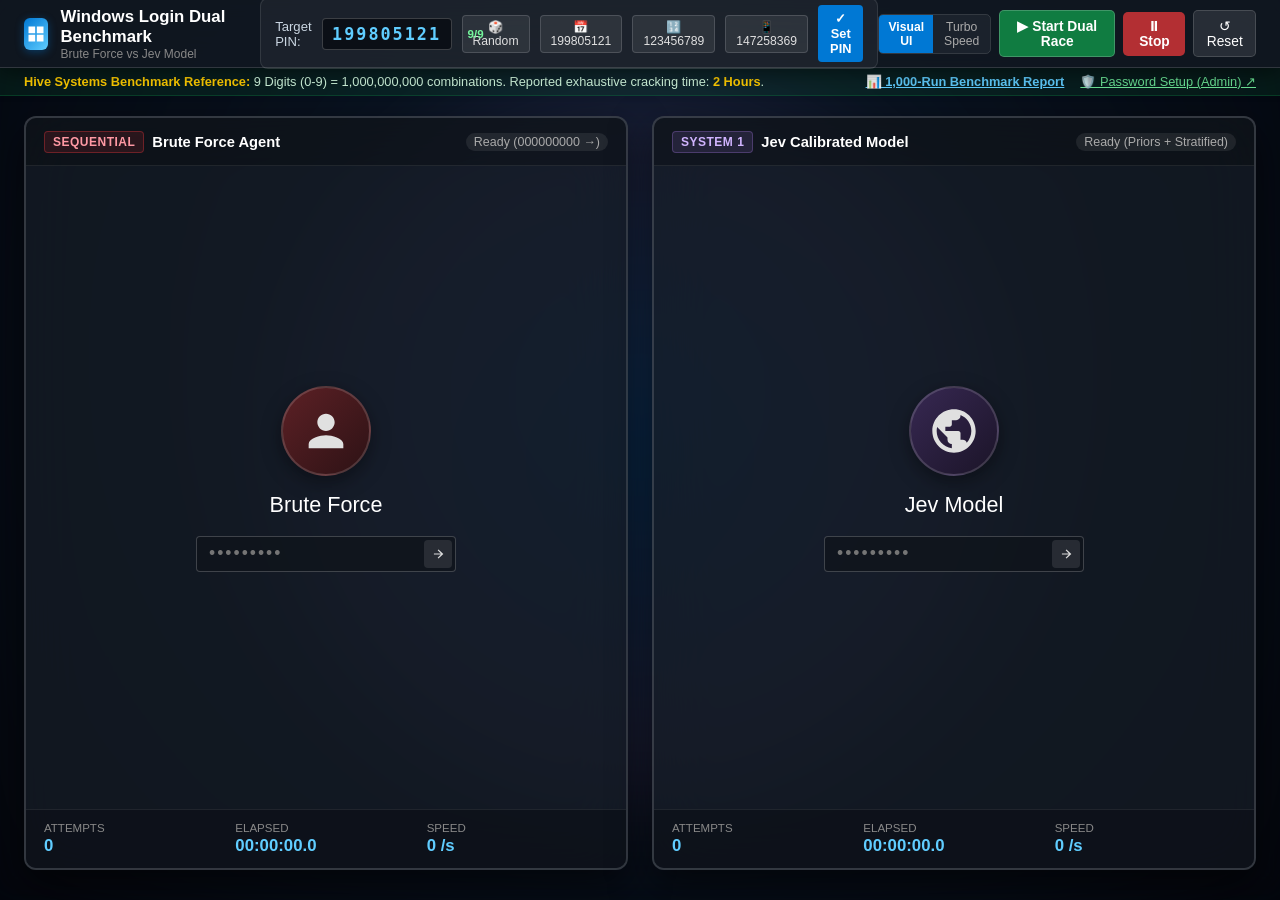
==== index.html @ 2e143032 "Add GitHub Pages site with interactive 1,000-run benchmark report and standalone client-side runner" ====
<!DOCTYPE html>
<html lang="en">
<head>
    <meta charset="UTF-8">
    <meta name="viewport" content="width=device-width, initial-scale=1.0">
    <title>Windows Login Simulation - Brute Force vs Jev Dual Race</title>
    <link rel="stylesheet" href="/static/style.css">
</head>
<body>

    <!-- Desktop Background with Acrylic Bloom -->
    <div id="desktop-bg" class="desktop-bg">
        <div class="bloom-glow"></div>
    </div>

    <div class="app-container">
        <!-- TOP UNIVERSAL CONTROLLER BAR -->
        <header class="top-bar">
            <!-- Brand -->
            <div class="brand-section">
                <div class="brand-logo">
                    <svg viewBox="0 0 24 24">
                        <path d="M3 3h8v8H3zm10 0h8v8h-8zM3 13h8v8H3zm10 0h8v8h-8z"/>
                    </svg>
                </div>
                <div class="brand-text">
                    <h1>Windows Login Dual Benchmark</h1>
                    <p>Brute Force vs Jev Model</p>
                </div>
            </div>

            <!-- Set Target Password Group (Anti-Cheat In-App Controller) -->
            <div class="password-setup-group">
                <span class="setup-label">Target PIN:</span>
                <div class="pwd-input-wrap">
                    <input type="text" id="target-pwd-input" class="custom-pwd-input" value="199805121" maxlength="9" placeholder="9 digits" autocomplete="off">
                    <span id="target-char-counter" class="char-badge">9/9</span>
                </div>

                <!-- Quick Presets -->
                <button type="button" class="preset-chip" id="preset-random" title="Random 9 digits">🎲 Random</button>
                <button type="button" class="preset-chip" id="preset-date" title="Birth / Date pattern">📅 199805121</button>
                <button type="button" class="preset-chip" id="preset-seq" title="Sequential sequence">🔢 123456789</button>
                <button type="button" class="preset-chip" id="preset-numpad" title="Numpad column walk">📱 147258369</button>

                <button type="button" id="btn-apply-pwd" class="btn-set-pwd">✓ Set PIN</button>
            </div>

            <!-- Race Action Buttons & Speed Modes -->
            <div class="race-controls">
                <div class="speed-toggle">
                    <button id="speed-visual" class="speed-btn active">Visual UI</button>
                    <button id="speed-turbo" class="speed-btn">Turbo Speed</button>
                </div>

                <button id="btn-race-start" class="btn-race-start">▶ Start Dual Race</button>
                <button id="btn-race-stop" class="btn-race-stop">⏸ Stop</button>
                <button id="btn-race-reset" class="btn-race-reset">↺ Reset</button>
            </div>
        </header>

        <!-- Hive Systems Reference Sub-Banner -->
        <div class="hive-sub-bar">
            <div>
                <span><b>Hive Systems Benchmark Reference:</b> 9 Digits (0-9) = 1,000,000,000 combinations. Reported exhaustive cracking time: <b>2 Hours</b>.</span>
            </div>
            <div style="display:flex; gap:16px;">
                <a href="./report.html" style="color: #60cdff; font-weight: 600; text-decoration: underline;">📊 1,000-Run Benchmark Report</a>
                <a href="./admin.html" style="color: #6ce496; text-decoration: underline;">🛡️ Password Setup (Admin) ↗</a>
            </div>
        </div>

        <!-- SIDE-BY-SIDE DUAL WINDOWS VIEWPORT -->
        <main class="dual-viewport">

            <!-- LEFT WINDOW: HIVE SYSTEMS SEQUENTIAL BRUTE FORCE -->
            <div id="frame-brute" class="monitor-frame">
                <div class="monitor-header">
                    <div style="display:flex; align-items:center; gap:8px;">
                        <span class="monitor-badge badge-brute">Sequential</span>
                        <span class="monitor-title">Brute Force Agent</span>
                    </div>
                    <span id="status-brute" class="monitor-status-pill">Ready (000000000 →)</span>
                </div>

                <!-- Windows Login Screen Simulation: Brute Force -->
                <div class="monitor-screen">
                    <div class="win-avatar-circle brute">
                        <svg viewBox="0 0 24 24">
                            <path d="M12 12c2.21 0 4-1.79 4-4s-1.79-4-4-4-4 1.79-4 4 1.79 4 4 4zm0 2c-2.67 0-8 1.34-8 4v2h16v-2c0-2.66-5.33-4-8-4z"/>
                        </svg>
                    </div>
                    <div class="win-profile-name">Brute Force</div>

                    <div class="win-input-row">
                        <input type="text" id="input-brute" class="win-input-mock" readonly placeholder="•••••••••">
                        <button class="win-arrow-btn">
                            <svg width="14" height="14" viewBox="0 0 24 24" fill="currentColor">
                                <path d="M5 13h11.86l-5.43 5.43 1.42 1.42L21.14 12l-8.29-7.85-1.42 1.42L16.86 11H5v2z"/>
                            </svg>
                        </button>
                    </div>

                    <!-- Fail Dialog Mockup -->
                    <div id="dialog-brute" class="screen-fail-dialog">
                        <div class="fail-dialog-msg">The password is incorrect. Retrying...</div>
                        <button class="fail-dialog-ok">OK</button>
                    </div>

                    <!-- Winner Celebration Card -->
                    <div id="winner-brute" class="screen-winner-card">
                        <div class="winner-icon">
                            <svg width="24" height="24" viewBox="0 0 24 24" fill="#fff">
                                <path d="M9 16.17L4.83 12l-1.42 1.41L9 19 21 7l-1.41-1.41z"/>
                            </svg>
                        </div>
                        <h2 style="font-size:1.3rem; margin-bottom:4px;">BRUTE FORCE WON!</h2>
                        <p style="font-size:0.85rem; color:#d2f8df;">Cracked password successfully</p>
                    </div>
                </div>

                <!-- Live Telemetry Footer: Brute Force -->
                <div class="monitor-telemetry">
                    <div class="stat-cell">
                        <span class="stat-title">Attempts</span>
                        <span id="tries-brute" class="stat-number">0</span>
                    </div>
                    <div class="stat-cell">
                        <span class="stat-title">Elapsed</span>
                        <span id="time-brute" class="stat-number">00:00:00.0</span>
                    </div>
                    <div class="stat-cell">
                        <span class="stat-title">Speed</span>
                        <span id="rate-brute" class="stat-number">0 /s</span>
                    </div>
                </div>
            </div>

            <!-- RIGHT WINDOW: JEV MODEL (SYSTEM 1 CALIBRATED PRIORS) -->
            <div id="frame-jev" class="monitor-frame">
                <div class="monitor-header">
                    <div style="display:flex; align-items:center; gap:8px;">
                        <span class="monitor-badge badge-jev">System 1</span>
                        <span class="monitor-title">Jev Calibrated Model</span>
                    </div>
                    <span id="status-jev" class="monitor-status-pill">Ready (Priors + Stratified)</span>
                </div>

                <!-- Windows Login Screen Simulation: Jev Model -->
                <div class="monitor-screen">
                    <div class="win-avatar-circle jev">
                        <svg viewBox="0 0 24 24">
                            <path d="M12 2C6.48 2 2 6.48 2 12s4.48 10 10 10 10-4.48 10-10S17.52 2 12 2zm-1 17.93c-3.95-.49-7-3.85-7-7.93 0-.62.08-1.21.21-1.79L9 15v1c0 1.1.9 2 2 2v1.93zm6.9-2.54c-.26-.81-1-1.39-1.9-1.39h-1v-3c0-.55-.45-1-1-1H8v-2h2c.55 0 1-.45 1-1V7h2c1.1 0 2-.9 2-2v-.41c2.93 1.19 5 4.06 5 7.41 0 2.08-.8 3.97-2.1 5.39z"/>
                        </svg>
                    </div>
                    <div class="win-profile-name">Jev Model</div>

                    <div class="win-input-row">
                        <input type="text" id="input-jev" class="win-input-mock" readonly placeholder="•••••••••">
                        <button class="win-arrow-btn">
                            <svg width="14" height="14" viewBox="0 0 24 24" fill="currentColor">
                                <path d="M5 13h11.86l-5.43 5.43 1.42 1.42L21.14 12l-8.29-7.85-1.42 1.42L16.86 11H5v2z"/>
                            </svg>
                        </button>
                    </div>

                    <!-- Fail Dialog Mockup -->
                    <div id="dialog-jev" class="screen-fail-dialog">
                        <div class="fail-dialog-msg">The password is incorrect. Retrying...</div>
                        <button class="fail-dialog-ok">OK</button>
                    </div>

                    <!-- Winner Celebration Card -->
                    <div id="winner-jev" class="screen-winner-card">
                        <div class="winner-icon">
                            <svg width="24" height="24" viewBox="0 0 24 24" fill="#fff">
                                <path d="M9 16.17L4.83 12l-1.42 1.41L9 19 21 7l-1.41-1.41z"/>
                            </svg>
                        </div>
                        <h2 style="font-size:1.3rem; margin-bottom:4px;">JEV MODEL WON!</h2>
                        <p style="font-size:0.85rem; color:#d2f8df;">Cracked password successfully</p>
                    </div>
                </div>

                <!-- Live Telemetry Footer: Jev Model -->
                <div class="monitor-telemetry">
                    <div class="stat-cell">
                        <span class="stat-title">Attempts</span>
                        <span id="tries-jev" class="stat-number">0</span>
                    </div>
                    <div class="stat-cell">
                        <span class="stat-title">Elapsed</span>
                        <span id="time-jev" class="stat-number">00:00:00.0</span>
                    </div>
                    <div class="stat-cell">
                        <span class="stat-title">Speed</span>
                        <span id="rate-jev" class="stat-number">0 /s</span>
                    </div>
                </div>
            </div>

        </main>
    </div>

    <!-- RACE FINISHED SUMMARY MODAL -->
    <div id="race-winner-modal">
        <div class="race-winner-card">
            <h2 id="modal-winner-title" class="race-winner-title">🏁 Race Complete!</h2>
            <p id="modal-winner-sub" class="race-winner-sub">Jev Model beat Brute Force to the solution</p>

            <table class="comparison-table">
                <thead>
                    <tr>
                        <th>Metric</th>
                        <th>Sequential Brute Force</th>
                        <th>Jev Calibrated Model</th>
                    </tr>
                </thead>
                <tbody>
                    <tr>
                        <td>Cracked Status</td>
                        <td id="table-status-brute">In Progress</td>
                        <td id="table-status-jev">Cracked ✓</td>
                    </tr>
                    <tr>
                        <td>Tries Count</td>
                        <td id="table-tries-brute">0</td>
                        <td id="table-tries-jev">0</td>
                    </tr>
                    <tr>
                        <td>Time Elapsed</td>
                        <td id="table-time-brute">0.00s</td>
                        <td id="table-time-jev">0.00s</td>
                    </tr>
                    <tr>
                        <td>Throughput</td>
                        <td id="table-rate-brute">0 /s</td>
                        <td id="table-rate-jev">0 /s</td>
                    </tr>
                    <tr>
                        <td>Hive Systems (2h) Baseline</td>
                        <td colspan="2" style="color: #ffcc00; text-align: center;">2 Hours (~138,888 tries/sec)</td>
                    </tr>
                </tbody>
            </table>

            <button id="modal-close-btn" class="btn-race-start" style="width: 100%; justify-content: center;">
                Close & Return to Race
            </button>
        </div>
    </div>

    <script src="/static/sounds.js"></script>
    <script src="/static/app.js"></script>
</body>
</html>
---- static/style.css ----
/* Windows 11 Fluent Design & Side-by-Side Dual Race Styling */
:root {
    --win-accent: #0067c0;
    --win-accent-hover: #1877d5;
    --win-acrylic-bg: rgba(25, 30, 40, 0.78);
    --win-card-border: rgba(255, 255, 255, 0.14);
    --win-text: #ffffff;
    --win-text-sec: #cccccc;
    --win-text-muted: #888888;
    --win-focus-border: #60cdff;
    --brute-color: #d13438;
    --brute-bg: rgba(209, 52, 56, 0.15);
    --jev-color: #8764b8;
    --jev-bg: rgba(135, 100, 184, 0.18);
    --winner-green: #107c41;
}

* {
    box-sizing: border-box;
    margin: 0;
    padding: 0;
    font-family: "Segoe UI Variable Text", "Segoe UI", -apple-system, BlinkMacSystemFont, Roboto, sans-serif;
    user-select: none;
}

body, html {
    width: 100%;
    height: 100%;
    overflow: hidden;
    background-color: #050a12;
    color: var(--win-text);
}

/* Background Wallpaper */
.desktop-bg {
    position: fixed;
    top: 0;
    left: 0;
    width: 100vw;
    height: 100vh;
    background: radial-gradient(circle at 50% 40%, #152d4e 0%, #0c182b 50%, #050811 100%);
    z-index: 1;
    filter: blur(20px) brightness(0.65);
    transform: scale(1.05);
}

.bloom-glow {
    position: absolute;
    width: 800px;
    height: 800px;
    border-radius: 50%;
    background: radial-gradient(circle, rgba(0, 103, 192, 0.3) 0%, rgba(135, 100, 184, 0.2) 50%, transparent 70%);
    top: 50%;
    left: 50%;
    transform: translate(-50%, -50%);
    pointer-events: none;
}

/* App Main Layout */
.app-container {
    position: relative;
    z-index: 5;
    width: 100vw;
    height: 100vh;
    display: flex;
    flex-direction: column;
}

/* Top Universal Controller Bar */
.top-bar {
    height: 68px;
    background: rgba(18, 24, 34, 0.88);
    backdrop-filter: blur(20px);
    border-bottom: 1px solid var(--win-card-border);
    display: flex;
    align-items: center;
    justify-content: space-between;
    padding: 0 24px;
    box-shadow: 0 4px 20px rgba(0, 0, 0, 0.5);
    z-index: 20;
}

.brand-section {
    display: flex;
    align-items: center;
    gap: 12px;
}

.brand-logo {
    width: 32px;
    height: 32px;
    background: linear-gradient(135deg, #0078d4, #60cdff);
    border-radius: 6px;
    display: flex;
    align-items: center;
    justify-content: center;
    box-shadow: 0 2px 8px rgba(0, 120, 212, 0.4);
}

.brand-logo svg {
    width: 20px;
    height: 20px;
    fill: #fff;
}

.brand-text h1 {
    font-size: 1.05rem;
    font-weight: 600;
}

.brand-text p {
    font-size: 0.75rem;
    color: var(--win-text-muted);
}

/* Password Input & Setup Section */
.password-setup-group {
    display: flex;
    align-items: center;
    gap: 10px;
    background: rgba(255, 255, 255, 0.05);
    padding: 6px 14px;
    border-radius: 8px;
    border: 1px solid rgba(255, 255, 255, 0.1);
}

.setup-label {
    font-size: 0.82rem;
    color: #cad6e2;
    font-weight: 500;
}

.pwd-input-wrap {
    position: relative;
    display: flex;
    align-items: center;
}

.custom-pwd-input {
    width: 130px;
    height: 32px;
    background: rgba(10, 14, 20, 0.9);
    border: 1px solid rgba(255, 255, 255, 0.2);
    border-radius: 4px;
    color: #60cdff;
    font-size: 1.05rem;
    font-family: monospace;
    font-weight: 600;
    letter-spacing: 2px;
    text-align: center;
    outline: none;
    transition: border 0.2s;
}

.custom-pwd-input:focus {
    border-color: #60cdff;
    box-shadow: 0 0 0 1px #60cdff;
}

.char-badge {
    position: absolute;
    right: -32px;
    font-size: 0.72rem;
    color: #8ae8ff;
    font-weight: 600;
}

.preset-chip {
    background: rgba(255, 255, 255, 0.08);
    border: 1px solid rgba(255, 255, 255, 0.15);
    color: #e0e0e0;
    padding: 4px 10px;
    border-radius: 4px;
    font-size: 0.76rem;
    cursor: pointer;
    transition: background 0.15s;
}

.preset-chip:hover {
    background: rgba(255, 255, 255, 0.18);
    color: #fff;
}

.btn-set-pwd {
    background: #0078d4;
    color: #fff;
    border: none;
    padding: 6px 12px;
    border-radius: 4px;
    font-size: 0.8rem;
    font-weight: 600;
    cursor: pointer;
    transition: background 0.15s;
}

.btn-set-pwd:hover {
    background: #1886df;
}

/* Race Global Controls */
.race-controls {
    display: flex;
    align-items: center;
    gap: 8px;
}

.btn-race-start {
    background: #107c41;
    color: #fff;
    border: 1px solid rgba(255, 255, 255, 0.2);
    padding: 7px 16px;
    border-radius: 5px;
    font-size: 0.86rem;
    font-weight: 600;
    cursor: pointer;
    transition: background 0.15s;
    display: flex;
    align-items: center;
    gap: 6px;
}

.btn-race-start:hover {
    background: #15934e;
}

.btn-race-stop {
    background: rgba(209, 52, 56, 0.85);
    color: #fff;
    border: none;
    padding: 7px 14px;
    border-radius: 5px;
    font-size: 0.86rem;
    font-weight: 600;
    cursor: pointer;
    transition: background 0.15s;
}

.btn-race-stop:hover {
    background: #e81123;
}

.btn-race-reset {
    background: rgba(255, 255, 255, 0.1);
    color: #fff;
    border: 1px solid rgba(255, 255, 255, 0.15);
    padding: 7px 12px;
    border-radius: 5px;
    font-size: 0.86rem;
    cursor: pointer;
    transition: background 0.15s;
}

.btn-race-reset:hover {
    background: rgba(255, 255, 255, 0.2);
}

.speed-toggle {
    display: flex;
    border: 1px solid rgba(255, 255, 255, 0.15);
    border-radius: 5px;
    overflow: hidden;
}

.speed-btn {
    background: rgba(255, 255, 255, 0.05);
    border: none;
    color: #aaa;
    padding: 5px 9px;
    font-size: 0.76rem;
    cursor: pointer;
}

.speed-btn.active {
    background: #0078d4;
    color: #fff;
    font-weight: 600;
}

/* Hive Reference Banner */
.hive-sub-bar {
    background: rgba(16, 124, 65, 0.15);
    border-bottom: 1px solid rgba(16, 124, 65, 0.35);
    padding: 6px 24px;
    display: flex;
    justify-content: space-between;
    align-items: center;
    font-size: 0.8rem;
    color: #d2f8df;
}

.hive-sub-bar b {
    color: #ffcc00;
}

/* Side-by-Side Dual Windows View */
.dual-viewport {
    flex: 1;
    display: flex;
    padding: 20px 24px 30px 24px;
    gap: 24px;
    overflow: hidden;
}

.monitor-frame {
    flex: 1;
    background: rgba(22, 28, 38, 0.75);
    backdrop-filter: blur(28px);
    border: 2px solid var(--win-card-border);
    border-radius: 12px;
    display: flex;
    flex-direction: column;
    box-shadow: 0 16px 40px rgba(0, 0, 0, 0.6);
    position: relative;
    overflow: hidden;
    transition: border 0.3s ease, box-shadow 0.3s ease;
}

.monitor-frame.winner {
    border-color: #74f59c !important;
    box-shadow: 0 0 35px rgba(16, 124, 65, 0.6), 0 16px 40px rgba(0, 0, 0, 0.6) !important;
}

.monitor-frame.loser {
    opacity: 0.75;
    border-color: rgba(255, 255, 255, 0.08);
}

.monitor-header {
    height: 48px;
    background: rgba(0, 0, 0, 0.25);
    border-bottom: 1px solid rgba(255, 255, 255, 0.08);
    display: flex;
    align-items: center;
    justify-content: space-between;
    padding: 0 18px;
}

.monitor-badge {
    font-size: 0.75rem;
    font-weight: 600;
    padding: 3px 8px;
    border-radius: 4px;
    text-transform: uppercase;
    letter-spacing: 0.5px;
}

.badge-brute {
    background: var(--brute-bg);
    color: #ff99a4;
    border: 1px solid rgba(209, 52, 56, 0.4);
}

.badge-jev {
    background: var(--jev-bg);
    color: #d1b4ff;
    border: 1px solid rgba(135, 100, 184, 0.4);
}

.monitor-title {
    font-size: 0.92rem;
    font-weight: 600;
}

.monitor-status-pill {
    font-size: 0.78rem;
    padding: 2px 8px;
    border-radius: 12px;
    background: rgba(255, 255, 255, 0.08);
    color: #aaa;
}

.monitor-status-pill.cracked {
    background: #107c41;
    color: #fff;
    font-weight: 600;
}

/* Simulated Windows Login Screen Canvas inside Frame */
.monitor-screen {
    flex: 1;
    display: flex;
    flex-direction: column;
    align-items: center;
    justify-content: center;
    position: relative;
    padding: 20px;
}

.win-avatar-circle {
    width: 90px;
    height: 90px;
    border-radius: 50%;
    margin-bottom: 16px;
    display: flex;
    align-items: center;
    justify-content: center;
    box-shadow: 0 6px 20px rgba(0, 0, 0, 0.4);
    border: 2px solid rgba(255, 255, 255, 0.15);
}

.win-avatar-circle.brute {
    background: linear-gradient(135deg, #5c2025, #2d1215);
}

.win-avatar-circle.jev {
    background: linear-gradient(135deg, #372852, #1b1428);
}

.win-avatar-circle svg {
    width: 52px;
    height: 52px;
    fill: #e0e0e0;
}

.win-profile-name {
    font-size: 1.35rem;
    font-weight: 500;
    margin-bottom: 18px;
}

/* Password Input Mockup */
.win-input-row {
    position: relative;
    width: 260px;
    display: flex;
    align-items: center;
    margin-bottom: 18px;
}

.win-input-mock {
    width: 100%;
    height: 36px;
    background: rgba(15, 20, 28, 0.8);
    border: 1px solid rgba(255, 255, 255, 0.2);
    border-radius: 4px;
    color: #fff;
    font-size: 1.1rem;
    letter-spacing: 2px;
    padding: 0 42px 0 12px;
    outline: none;
    font-variant-numeric: tabular-nums;
}

.win-arrow-btn {
    position: absolute;
    right: 4px;
    width: 28px;
    height: 28px;
    background: rgba(255, 255, 255, 0.1);
    border: none;
    border-radius: 4px;
    color: #ddd;
    display: flex;
    align-items: center;
    justify-content: center;
}

/* Windows Fail Dialog Mockup inside Monitor */
.screen-fail-dialog {
    position: absolute;
    width: 280px;
    background: rgba(30, 30, 30, 0.95);
    backdrop-filter: blur(16px);
    border: 1px solid rgba(255, 255, 255, 0.18);
    border-radius: 8px;
    padding: 16px;
    box-shadow: 0 12px 30px rgba(0, 0, 0, 0.7);
    display: none;
    flex-direction: column;
    z-index: 10;
    animation: win-pop 0.15s ease-out;
}

.screen-fail-dialog.active {
    display: flex;
}

.fail-dialog-msg {
    font-size: 0.88rem;
    color: #fff;
    margin-bottom: 12px;
    line-height: 1.3;
}

.fail-dialog-ok {
    align-self: flex-end;
    background: var(--win-accent);
    color: #fff;
    border: none;
    padding: 4px 18px;
    border-radius: 4px;
    font-size: 0.82rem;
    font-weight: 500;
}

/* Winner Celebration Card inside Monitor */
.screen-winner-card {
    position: absolute;
    width: 320px;
    background: rgba(16, 124, 65, 0.95);
    border: 1px solid rgba(255, 255, 255, 0.3);
    border-radius: 10px;
    padding: 20px;
    display: none;
    flex-direction: column;
    align-items: center;
    text-align: center;
    z-index: 15;
    animation: win-pop 0.25s ease-out;
    box-shadow: 0 16px 40px rgba(0, 0, 0, 0.7);
}

.screen-winner-card.active {
    display: flex;
}

.winner-icon {
    width: 44px;
    height: 44px;
    background: rgba(255, 255, 255, 0.2);
    border-radius: 50%;
    display: flex;
    align-items: center;
    justify-content: center;
    margin-bottom: 8px;
}

/* Live Telemetry Panel on each Monitor Bottom */
.monitor-telemetry {
    background: rgba(12, 16, 24, 0.75);
    border-top: 1px solid rgba(255, 255, 255, 0.08);
    padding: 12px 18px;
    display: grid;
    grid-template-columns: 1fr 1fr 1fr;
    gap: 10px;
}

.stat-cell {
    display: flex;
    flex-direction: column;
}

.stat-title {
    font-size: 0.72rem;
    color: #888;
    text-transform: uppercase;
    margin-bottom: 2px;
}

.stat-number {
    font-size: 1.05rem;
    font-weight: 600;
    font-variant-numeric: tabular-nums;
    color: #60cdff;
}

/* Race Finished Modal */
#race-winner-modal {
    position: fixed;
    top: 0;
    left: 0;
    width: 100vw;
    height: 100vh;
    background: rgba(0, 0, 0, 0.75);
    backdrop-filter: blur(16px);
    display: none;
    align-items: center;
    justify-content: center;
    z-index: 100;
}

#race-winner-modal.active {
    display: flex;
}

.race-winner-card {
    width: 520px;
    background: rgba(24, 30, 42, 0.95);
    border: 1px solid rgba(16, 124, 65, 0.6);
    border-radius: 12px;
    padding: 30px;
    box-shadow: 0 24px 60px rgba(0, 0, 0, 0.8), 0 0 40px rgba(16, 124, 65, 0.4);
    text-align: center;
    animation: win-pop 0.25s ease-out;
}

.race-winner-title {
    font-size: 1.6rem;
    font-weight: 600;
    margin-bottom: 4px;
}

.race-winner-sub {
    font-size: 0.95rem;
    color: #74f59c;
    margin-bottom: 20px;
}

.comparison-table {
    width: 100%;
    border-collapse: collapse;
    margin-bottom: 22px;
    font-size: 0.88rem;
    background: rgba(0, 0, 0, 0.25);
    border-radius: 6px;
    overflow: hidden;
}

.comparison-table th, .comparison-table td {
    padding: 10px 14px;
    border-bottom: 1px solid rgba(255, 255, 255, 0.08);
}

.comparison-table th {
    background: rgba(255, 255, 255, 0.06);
    color: #aaa;
    font-weight: 500;
    text-align: left;
}

.comparison-table td {
    font-variant-numeric: tabular-nums;
}

.comparison-table td:nth-child(2) {
    color: #ff99a4;
    font-weight: 600;
}

.comparison-table td:nth-child(3) {
    color: #d1b4ff;
    font-weight: 600;
}

@keyframes win-pop {
    0% { transform: scale(0.92); opacity: 0; }
    100% { transform: scale(1); opacity: 1; }
}
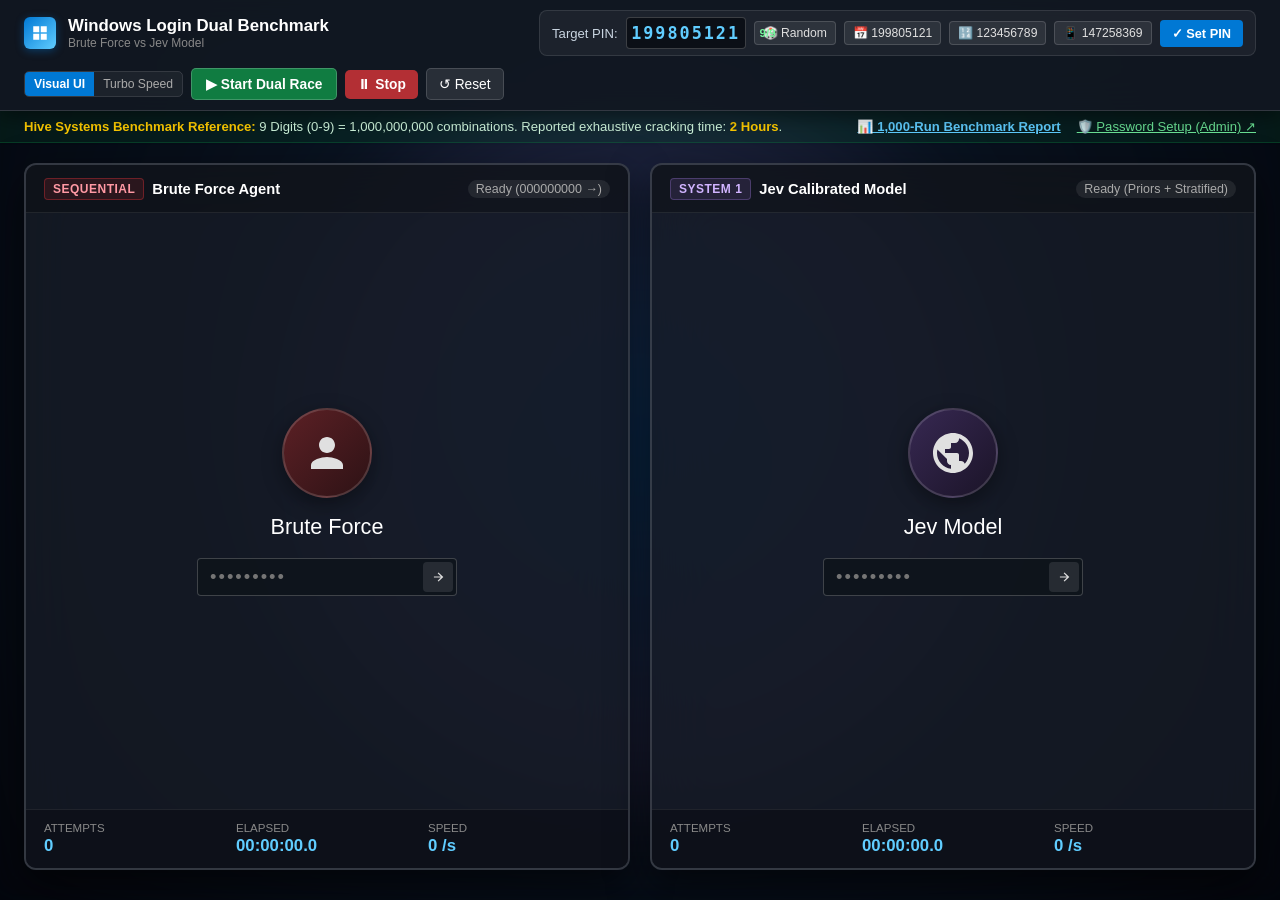
==== commit 709acf68: "Fix GitHub Pages styling: relative asset resolution, explicit SVG constraints, and mobile responsive" ====
--- a/index.html
+++ b/index.html
@@ -2,9 +2,18 @@
 <html lang="en">
 <head>
     <meta charset="UTF-8">
-    <meta name="viewport" content="width=device-width, initial-scale=1.0">
+    <meta name="viewport" content="width=device-width, initial-scale=1.0, maximum-scale=1.0, user-scalable=no">
     <title>Windows Login Simulation - Brute Force vs Jev Dual Race</title>
-    <link rel="stylesheet" href="/static/style.css">
+    <!-- Relative paths for both GitHub Pages and local Python server -->
+    <link rel="stylesheet" href="./static/style.css">
+    <link rel="stylesheet" href="./style.css">
+    <style>
+        /* Fallback safety rules so SVGs and elements never blow up before CSS loads */
+        svg { max-width: 100%; height: auto; }
+        .brand-logo svg { width: 18px !important; height: 18px !important; }
+        .win-avatar-circle svg { width: 48px !important; height: 48px !important; }
+        .win-arrow-btn svg { width: 14px !important; height: 14px !important; }
+    </style>
 </head>
 <body>
 
@@ -18,8 +27,8 @@
         <header class="top-bar">
             <!-- Brand -->
             <div class="brand-section">
-                <div class="brand-logo">
-                    <svg viewBox="0 0 24 24">
+                <div class="brand-logo" style="width:32px; height:32px; flex-shrink:0;">
+                    <svg width="18" height="18" viewBox="0 0 24 24" style="width:18px; height:18px;">
                         <path d="M3 3h8v8H3zm10 0h8v8h-8zM3 13h8v8H3zm10 0h8v8h-8z"/>
                     </svg>
                 </div>
@@ -85,8 +94,8 @@
 
                 <!-- Windows Login Screen Simulation: Brute Force -->
                 <div class="monitor-screen">
-                    <div class="win-avatar-circle brute">
-                        <svg viewBox="0 0 24 24">
+                    <div class="win-avatar-circle brute" style="width:90px; height:90px;">
+                        <svg width="48" height="48" viewBox="0 0 24 24" style="width:48px; height:48px;">
                             <path d="M12 12c2.21 0 4-1.79 4-4s-1.79-4-4-4-4 1.79-4 4 1.79 4 4 4zm0 2c-2.67 0-8 1.34-8 4v2h16v-2c0-2.66-5.33-4-8-4z"/>
                         </svg>
                     </div>
@@ -95,7 +104,7 @@
                     <div class="win-input-row">
                         <input type="text" id="input-brute" class="win-input-mock" readonly placeholder="•••••••••">
                         <button class="win-arrow-btn">
-                            <svg width="14" height="14" viewBox="0 0 24 24" fill="currentColor">
+                            <svg width="14" height="14" viewBox="0 0 24 24" fill="currentColor" style="width:14px; height:14px;">
                                 <path d="M5 13h11.86l-5.43 5.43 1.42 1.42L21.14 12l-8.29-7.85-1.42 1.42L16.86 11H5v2z"/>
                             </svg>
                         </button>
@@ -109,8 +118,8 @@
 
                     <!-- Winner Celebration Card -->
                     <div id="winner-brute" class="screen-winner-card">
-                        <div class="winner-icon">
-                            <svg width="24" height="24" viewBox="0 0 24 24" fill="#fff">
+                        <div class="winner-icon" style="width:44px; height:44px;">
+                            <svg width="24" height="24" viewBox="0 0 24 24" fill="#fff" style="width:24px; height:24px;">
                                 <path d="M9 16.17L4.83 12l-1.42 1.41L9 19 21 7l-1.41-1.41z"/>
                             </svg>
                         </div>
@@ -148,8 +157,8 @@
 
                 <!-- Windows Login Screen Simulation: Jev Model -->
                 <div class="monitor-screen">
-                    <div class="win-avatar-circle jev">
-                        <svg viewBox="0 0 24 24">
+                    <div class="win-avatar-circle jev" style="width:90px; height:90px;">
+                        <svg width="48" height="48" viewBox="0 0 24 24" style="width:48px; height:48px;">
                             <path d="M12 2C6.48 2 2 6.48 2 12s4.48 10 10 10 10-4.48 10-10S17.52 2 12 2zm-1 17.93c-3.95-.49-7-3.85-7-7.93 0-.62.08-1.21.21-1.79L9 15v1c0 1.1.9 2 2 2v1.93zm6.9-2.54c-.26-.81-1-1.39-1.9-1.39h-1v-3c0-.55-.45-1-1-1H8v-2h2c.55 0 1-.45 1-1V7h2c1.1 0 2-.9 2-2v-.41c2.93 1.19 5 4.06 5 7.41 0 2.08-.8 3.97-2.1 5.39z"/>
                         </svg>
                     </div>
@@ -158,7 +167,7 @@
                     <div class="win-input-row">
                         <input type="text" id="input-jev" class="win-input-mock" readonly placeholder="•••••••••">
                         <button class="win-arrow-btn">
-                            <svg width="14" height="14" viewBox="0 0 24 24" fill="currentColor">
+                            <svg width="14" height="14" viewBox="0 0 24 24" fill="currentColor" style="width:14px; height:14px;">
                                 <path d="M5 13h11.86l-5.43 5.43 1.42 1.42L21.14 12l-8.29-7.85-1.42 1.42L16.86 11H5v2z"/>
                             </svg>
                         </button>
@@ -172,8 +181,8 @@
 
                     <!-- Winner Celebration Card -->
                     <div id="winner-jev" class="screen-winner-card">
-                        <div class="winner-icon">
-                            <svg width="24" height="24" viewBox="0 0 24 24" fill="#fff">
+                        <div class="winner-icon" style="width:44px; height:44px;">
+                            <svg width="24" height="24" viewBox="0 0 24 24" fill="#fff" style="width:24px; height:24px;">
                                 <path d="M9 16.17L4.83 12l-1.42 1.41L9 19 21 7l-1.41-1.41z"/>
                             </svg>
                         </div>
@@ -250,7 +259,10 @@
         </div>
     </div>
 
-    <script src="/static/sounds.js"></script>
-    <script src="/static/app.js"></script>
+    <!-- Scripts with both relative and static fallbacks -->
+    <script src="./static/sounds.js"></script>
+    <script src="./sounds.js"></script>
+    <script src="./static/app.js"></script>
+    <script src="./app.js"></script>
 </body>
 </html>
--- a/static/style.css
+++ b/static/style.css
@@ -1,8 +1,8 @@
-/* Windows 11 Fluent Design & Side-by-Side Dual Race Styling */
+/* Windows 11 Fluent Design & Dual Race Styling - Desktop & Mobile Responsive */
 :root {
     --win-accent: #0067c0;
     --win-accent-hover: #1877d5;
-    --win-acrylic-bg: rgba(25, 30, 40, 0.78);
+    --win-acrylic-bg: rgba(22, 28, 38, 0.85);
     --win-card-border: rgba(255, 255, 255, 0.14);
     --win-text: #ffffff;
     --win-text-sec: #cccccc;
@@ -25,8 +25,7 @@
 
 body, html {
     width: 100%;
-    height: 100%;
-    overflow: hidden;
+    min-height: 100%;
     background-color: #050a12;
     color: var(--win-text);
 }
@@ -60,24 +59,26 @@
 .app-container {
     position: relative;
     z-index: 5;
-    width: 100vw;
-    height: 100vh;
+    width: 100%;
+    min-height: 100vh;
     display: flex;
     flex-direction: column;
 }
 
 /* Top Universal Controller Bar */
 .top-bar {
-    height: 68px;
-    background: rgba(18, 24, 34, 0.88);
+    min-height: 68px;
+    background: rgba(18, 24, 34, 0.92);
     backdrop-filter: blur(20px);
     border-bottom: 1px solid var(--win-card-border);
     display: flex;
     align-items: center;
     justify-content: space-between;
-    padding: 0 24px;
+    padding: 10px 24px;
     box-shadow: 0 4px 20px rgba(0, 0, 0, 0.5);
     z-index: 20;
+    flex-wrap: wrap;
+    gap: 12px;
 }
 
 .brand-section {
@@ -89,23 +90,30 @@
 .brand-logo {
     width: 32px;
     height: 32px;
+    max-width: 32px;
+    max-height: 32px;
     background: linear-gradient(135deg, #0078d4, #60cdff);
     border-radius: 6px;
     display: flex;
     align-items: center;
     justify-content: center;
     box-shadow: 0 2px 8px rgba(0, 120, 212, 0.4);
+    flex-shrink: 0;
 }
 
 .brand-logo svg {
-    width: 20px;
-    height: 20px;
+    width: 18px;
+    height: 18px;
+    max-width: 18px;
+    max-height: 18px;
     fill: #fff;
+    display: block;
 }
 
 .brand-text h1 {
     font-size: 1.05rem;
     font-weight: 600;
+    line-height: 1.2;
 }
 
 .brand-text p {
@@ -117,11 +125,12 @@
 .password-setup-group {
     display: flex;
     align-items: center;
-    gap: 10px;
+    gap: 8px;
     background: rgba(255, 255, 255, 0.05);
-    padding: 6px 14px;
+    padding: 6px 12px;
     border-radius: 8px;
     border: 1px solid rgba(255, 255, 255, 0.1);
+    flex-wrap: wrap;
 }
 
 .setup-label {
@@ -137,7 +146,7 @@
 }
 
 .custom-pwd-input {
-    width: 130px;
+    width: 120px;
     height: 32px;
     background: rgba(10, 14, 20, 0.9);
     border: 1px solid rgba(255, 255, 255, 0.2);
@@ -159,7 +168,7 @@
 
 .char-badge {
     position: absolute;
-    right: -32px;
+    right: -30px;
     font-size: 0.72rem;
     color: #8ae8ff;
     font-weight: 600;
@@ -169,11 +178,12 @@
     background: rgba(255, 255, 255, 0.08);
     border: 1px solid rgba(255, 255, 255, 0.15);
     color: #e0e0e0;
-    padding: 4px 10px;
+    padding: 4px 8px;
     border-radius: 4px;
     font-size: 0.76rem;
     cursor: pointer;
     transition: background 0.15s;
+    white-space: nowrap;
 }
 
 .preset-chip:hover {
@@ -191,6 +201,7 @@
     font-weight: 600;
     cursor: pointer;
     transition: background 0.15s;
+    white-space: nowrap;
 }
 
 .btn-set-pwd:hover {
@@ -202,37 +213,40 @@
     display: flex;
     align-items: center;
     gap: 8px;
+    flex-wrap: wrap;
 }
 
 .btn-race-start {
     background: #107c41;
     color: #fff;
     border: 1px solid rgba(255, 255, 255, 0.2);
-    padding: 7px 16px;
-    border-radius: 5px;
-    font-size: 0.86rem;
-    font-weight: 600;
-    cursor: pointer;
-    transition: background 0.15s;
-    display: flex;
-    align-items: center;
-    gap: 6px;
-}
-
-.btn-race-start:hover {
-    background: #15934e;
-}
-
-.btn-race-stop {
-    background: rgba(209, 52, 56, 0.85);
-    color: #fff;
-    border: none;
     padding: 7px 14px;
     border-radius: 5px;
     font-size: 0.86rem;
     font-weight: 600;
     cursor: pointer;
     transition: background 0.15s;
+    display: flex;
+    align-items: center;
+    gap: 6px;
+    white-space: nowrap;
+}
+
+.btn-race-start:hover {
+    background: #15934e;
+}
+
+.btn-race-stop {
+    background: rgba(209, 52, 56, 0.85);
+    color: #fff;
+    border: none;
+    padding: 7px 12px;
+    border-radius: 5px;
+    font-size: 0.86rem;
+    font-weight: 600;
+    cursor: pointer;
+    transition: background 0.15s;
+    white-space: nowrap;
 }
 
 .btn-race-stop:hover {
@@ -248,6 +262,7 @@
     font-size: 0.86rem;
     cursor: pointer;
     transition: background 0.15s;
+    white-space: nowrap;
 }
 
 .btn-race-reset:hover {
@@ -268,6 +283,7 @@
     padding: 5px 9px;
     font-size: 0.76rem;
     cursor: pointer;
+    white-space: nowrap;
 }
 
 .speed-btn.active {
@@ -280,12 +296,14 @@
 .hive-sub-bar {
     background: rgba(16, 124, 65, 0.15);
     border-bottom: 1px solid rgba(16, 124, 65, 0.35);
-    padding: 6px 24px;
+    padding: 8px 24px;
     display: flex;
     justify-content: space-between;
     align-items: center;
-    font-size: 0.8rem;
+    font-size: 0.82rem;
     color: #d2f8df;
+    flex-wrap: wrap;
+    gap: 8px;
 }
 
 .hive-sub-bar b {
@@ -297,13 +315,12 @@
     flex: 1;
     display: flex;
     padding: 20px 24px 30px 24px;
-    gap: 24px;
-    overflow: hidden;
+    gap: 20px;
 }
 
 .monitor-frame {
     flex: 1;
-    background: rgba(22, 28, 38, 0.75);
+    background: rgba(22, 28, 38, 0.82);
     backdrop-filter: blur(28px);
     border: 2px solid var(--win-card-border);
     border-radius: 12px;
@@ -313,6 +330,7 @@
     position: relative;
     overflow: hidden;
     transition: border 0.3s ease, box-shadow 0.3s ease;
+    min-height: 480px;
 }
 
 .monitor-frame.winner {
@@ -389,6 +407,8 @@
 .win-avatar-circle {
     width: 90px;
     height: 90px;
+    max-width: 90px;
+    max-height: 90px;
     border-radius: 50%;
     margin-bottom: 16px;
     display: flex;
@@ -396,6 +416,7 @@
     justify-content: center;
     box-shadow: 0 6px 20px rgba(0, 0, 0, 0.4);
     border: 2px solid rgba(255, 255, 255, 0.15);
+    flex-shrink: 0;
 }
 
 .win-avatar-circle.brute {
@@ -407,9 +428,12 @@
 }
 
 .win-avatar-circle svg {
-    width: 52px;
-    height: 52px;
+    width: 48px;
+    height: 48px;
+    max-width: 48px;
+    max-height: 48px;
     fill: #e0e0e0;
+    display: block;
 }
 
 .win-profile-name {
@@ -429,12 +453,12 @@
 
 .win-input-mock {
     width: 100%;
-    height: 36px;
-    background: rgba(15, 20, 28, 0.8);
+    height: 38px;
+    background: rgba(15, 20, 28, 0.85);
     border: 1px solid rgba(255, 255, 255, 0.2);
     border-radius: 4px;
     color: #fff;
-    font-size: 1.1rem;
+    font-size: 1.15rem;
     letter-spacing: 2px;
     padding: 0 42px 0 12px;
     outline: none;
@@ -444,8 +468,8 @@
 .win-arrow-btn {
     position: absolute;
     right: 4px;
-    width: 28px;
-    height: 28px;
+    width: 30px;
+    height: 30px;
     background: rgba(255, 255, 255, 0.1);
     border: none;
     border-radius: 4px;
@@ -453,6 +477,14 @@
     display: flex;
     align-items: center;
     justify-content: center;
+}
+
+.win-arrow-btn svg {
+    width: 16px;
+    height: 16px;
+    max-width: 16px;
+    max-height: 16px;
+    display: block;
 }
 
 /* Windows Fail Dialog Mockup inside Monitor */
@@ -487,7 +519,7 @@
     background: var(--win-accent);
     color: #fff;
     border: none;
-    padding: 4px 18px;
+    padding: 5px 18px;
     border-radius: 4px;
     font-size: 0.82rem;
     font-weight: 500;
@@ -496,7 +528,7 @@
 /* Winner Celebration Card inside Monitor */
 .screen-winner-card {
     position: absolute;
-    width: 320px;
+    width: 300px;
     background: rgba(16, 124, 65, 0.95);
     border: 1px solid rgba(255, 255, 255, 0.3);
     border-radius: 10px;
@@ -525,9 +557,17 @@
     margin-bottom: 8px;
 }
 
+.winner-icon svg {
+    width: 24px;
+    height: 24px;
+    max-width: 24px;
+    max-height: 24px;
+    display: block;
+}
+
 /* Live Telemetry Panel on each Monitor Bottom */
 .monitor-telemetry {
-    background: rgba(12, 16, 24, 0.75);
+    background: rgba(12, 16, 24, 0.85);
     border-top: 1px solid rgba(255, 255, 255, 0.08);
     padding: 12px 18px;
     display: grid;
@@ -574,18 +614,19 @@
 }
 
 .race-winner-card {
-    width: 520px;
+    width: 90%;
+    max-width: 520px;
     background: rgba(24, 30, 42, 0.95);
     border: 1px solid rgba(16, 124, 65, 0.6);
     border-radius: 12px;
-    padding: 30px;
+    padding: 26px;
     box-shadow: 0 24px 60px rgba(0, 0, 0, 0.8), 0 0 40px rgba(16, 124, 65, 0.4);
     text-align: center;
     animation: win-pop 0.25s ease-out;
 }
 
 .race-winner-title {
-    font-size: 1.6rem;
+    font-size: 1.5rem;
     font-weight: 600;
     margin-bottom: 4px;
 }
@@ -599,7 +640,7 @@
 .comparison-table {
     width: 100%;
     border-collapse: collapse;
-    margin-bottom: 22px;
+    margin-bottom: 20px;
     font-size: 0.88rem;
     background: rgba(0, 0, 0, 0.25);
     border-radius: 6px;
@@ -607,7 +648,7 @@
 }
 
 .comparison-table th, .comparison-table td {
-    padding: 10px 14px;
+    padding: 10px 12px;
     border-bottom: 1px solid rgba(255, 255, 255, 0.08);
 }
 
@@ -636,3 +677,61 @@
     0% { transform: scale(0.92); opacity: 0; }
     100% { transform: scale(1); opacity: 1; }
 }
+
+/* ==========================================================================
+   MOBILE & TABLET RESPONSIVE RULES (FIXES PHONE SQUISHING & OVERFLOWS)
+   ========================================================================== */
+@media (max-width: 900px) {
+    body, html {
+        overflow-y: auto !important;
+        height: auto !important;
+    }
+
+    .app-container {
+        height: auto !important;
+        min-height: 100vh;
+    }
+
+    .top-bar {
+        padding: 12px 16px;
+        flex-direction: column;
+        align-items: stretch;
+        gap: 12px;
+    }
+
+    .brand-section {
+        justify-content: center;
+    }
+
+    .password-setup-group {
+        justify-content: center;
+        width: 100%;
+    }
+
+    .race-controls {
+        justify-content: center;
+        width: 100%;
+    }
+
+    .hive-sub-bar {
+        padding: 8px 16px;
+        flex-direction: column;
+        align-items: center;
+        text-align: center;
+    }
+
+    .dual-viewport {
+        flex-direction: column;
+        padding: 12px 14px 40px 14px;
+        gap: 18px;
+    }
+
+    .monitor-frame {
+        width: 100%;
+        min-height: 420px;
+    }
+
+    .monitor-screen {
+        padding: 24px 12px;
+    }
+}
--- a/style.css
+++ b/style.css
@@ -0,0 +1,737 @@
+/* Windows 11 Fluent Design & Dual Race Styling - Desktop & Mobile Responsive */
+:root {
+    --win-accent: #0067c0;
+    --win-accent-hover: #1877d5;
+    --win-acrylic-bg: rgba(22, 28, 38, 0.85);
+    --win-card-border: rgba(255, 255, 255, 0.14);
+    --win-text: #ffffff;
+    --win-text-sec: #cccccc;
+    --win-text-muted: #888888;
+    --win-focus-border: #60cdff;
+    --brute-color: #d13438;
+    --brute-bg: rgba(209, 52, 56, 0.15);
+    --jev-color: #8764b8;
+    --jev-bg: rgba(135, 100, 184, 0.18);
+    --winner-green: #107c41;
+}
+
+* {
+    box-sizing: border-box;
+    margin: 0;
+    padding: 0;
+    font-family: "Segoe UI Variable Text", "Segoe UI", -apple-system, BlinkMacSystemFont, Roboto, sans-serif;
+    user-select: none;
+}
+
+body, html {
+    width: 100%;
+    min-height: 100%;
+    background-color: #050a12;
+    color: var(--win-text);
+}
+
+/* Background Wallpaper */
+.desktop-bg {
+    position: fixed;
+    top: 0;
+    left: 0;
+    width: 100vw;
+    height: 100vh;
+    background: radial-gradient(circle at 50% 40%, #152d4e 0%, #0c182b 50%, #050811 100%);
+    z-index: 1;
+    filter: blur(20px) brightness(0.65);
+    transform: scale(1.05);
+}
+
+.bloom-glow {
+    position: absolute;
+    width: 800px;
+    height: 800px;
+    border-radius: 50%;
+    background: radial-gradient(circle, rgba(0, 103, 192, 0.3) 0%, rgba(135, 100, 184, 0.2) 50%, transparent 70%);
+    top: 50%;
+    left: 50%;
+    transform: translate(-50%, -50%);
+    pointer-events: none;
+}
+
+/* App Main Layout */
+.app-container {
+    position: relative;
+    z-index: 5;
+    width: 100%;
+    min-height: 100vh;
+    display: flex;
+    flex-direction: column;
+}
+
+/* Top Universal Controller Bar */
+.top-bar {
+    min-height: 68px;
+    background: rgba(18, 24, 34, 0.92);
+    backdrop-filter: blur(20px);
+    border-bottom: 1px solid var(--win-card-border);
+    display: flex;
+    align-items: center;
+    justify-content: space-between;
+    padding: 10px 24px;
+    box-shadow: 0 4px 20px rgba(0, 0, 0, 0.5);
+    z-index: 20;
+    flex-wrap: wrap;
+    gap: 12px;
+}
+
+.brand-section {
+    display: flex;
+    align-items: center;
+    gap: 12px;
+}
+
+.brand-logo {
+    width: 32px;
+    height: 32px;
+    max-width: 32px;
+    max-height: 32px;
+    background: linear-gradient(135deg, #0078d4, #60cdff);
+    border-radius: 6px;
+    display: flex;
+    align-items: center;
+    justify-content: center;
+    box-shadow: 0 2px 8px rgba(0, 120, 212, 0.4);
+    flex-shrink: 0;
+}
+
+.brand-logo svg {
+    width: 18px;
+    height: 18px;
+    max-width: 18px;
+    max-height: 18px;
+    fill: #fff;
+    display: block;
+}
+
+.brand-text h1 {
+    font-size: 1.05rem;
+    font-weight: 600;
+    line-height: 1.2;
+}
+
+.brand-text p {
+    font-size: 0.75rem;
+    color: var(--win-text-muted);
+}
+
+/* Password Input & Setup Section */
+.password-setup-group {
+    display: flex;
+    align-items: center;
+    gap: 8px;
+    background: rgba(255, 255, 255, 0.05);
+    padding: 6px 12px;
+    border-radius: 8px;
+    border: 1px solid rgba(255, 255, 255, 0.1);
+    flex-wrap: wrap;
+}
+
+.setup-label {
+    font-size: 0.82rem;
+    color: #cad6e2;
+    font-weight: 500;
+}
+
+.pwd-input-wrap {
+    position: relative;
+    display: flex;
+    align-items: center;
+}
+
+.custom-pwd-input {
+    width: 120px;
+    height: 32px;
+    background: rgba(10, 14, 20, 0.9);
+    border: 1px solid rgba(255, 255, 255, 0.2);
+    border-radius: 4px;
+    color: #60cdff;
+    font-size: 1.05rem;
+    font-family: monospace;
+    font-weight: 600;
+    letter-spacing: 2px;
+    text-align: center;
+    outline: none;
+    transition: border 0.2s;
+}
+
+.custom-pwd-input:focus {
+    border-color: #60cdff;
+    box-shadow: 0 0 0 1px #60cdff;
+}
+
+.char-badge {
+    position: absolute;
+    right: -30px;
+    font-size: 0.72rem;
+    color: #8ae8ff;
+    font-weight: 600;
+}
+
+.preset-chip {
+    background: rgba(255, 255, 255, 0.08);
+    border: 1px solid rgba(255, 255, 255, 0.15);
+    color: #e0e0e0;
+    padding: 4px 8px;
+    border-radius: 4px;
+    font-size: 0.76rem;
+    cursor: pointer;
+    transition: background 0.15s;
+    white-space: nowrap;
+}
+
+.preset-chip:hover {
+    background: rgba(255, 255, 255, 0.18);
+    color: #fff;
+}
+
+.btn-set-pwd {
+    background: #0078d4;
+    color: #fff;
+    border: none;
+    padding: 6px 12px;
+    border-radius: 4px;
+    font-size: 0.8rem;
+    font-weight: 600;
+    cursor: pointer;
+    transition: background 0.15s;
+    white-space: nowrap;
+}
+
+.btn-set-pwd:hover {
+    background: #1886df;
+}
+
+/* Race Global Controls */
+.race-controls {
+    display: flex;
+    align-items: center;
+    gap: 8px;
+    flex-wrap: wrap;
+}
+
+.btn-race-start {
+    background: #107c41;
+    color: #fff;
+    border: 1px solid rgba(255, 255, 255, 0.2);
+    padding: 7px 14px;
+    border-radius: 5px;
+    font-size: 0.86rem;
+    font-weight: 600;
+    cursor: pointer;
+    transition: background 0.15s;
+    display: flex;
+    align-items: center;
+    gap: 6px;
+    white-space: nowrap;
+}
+
+.btn-race-start:hover {
+    background: #15934e;
+}
+
+.btn-race-stop {
+    background: rgba(209, 52, 56, 0.85);
+    color: #fff;
+    border: none;
+    padding: 7px 12px;
+    border-radius: 5px;
+    font-size: 0.86rem;
+    font-weight: 600;
+    cursor: pointer;
+    transition: background 0.15s;
+    white-space: nowrap;
+}
+
+.btn-race-stop:hover {
+    background: #e81123;
+}
+
+.btn-race-reset {
+    background: rgba(255, 255, 255, 0.1);
+    color: #fff;
+    border: 1px solid rgba(255, 255, 255, 0.15);
+    padding: 7px 12px;
+    border-radius: 5px;
+    font-size: 0.86rem;
+    cursor: pointer;
+    transition: background 0.15s;
+    white-space: nowrap;
+}
+
+.btn-race-reset:hover {
+    background: rgba(255, 255, 255, 0.2);
+}
+
+.speed-toggle {
+    display: flex;
+    border: 1px solid rgba(255, 255, 255, 0.15);
+    border-radius: 5px;
+    overflow: hidden;
+}
+
+.speed-btn {
+    background: rgba(255, 255, 255, 0.05);
+    border: none;
+    color: #aaa;
+    padding: 5px 9px;
+    font-size: 0.76rem;
+    cursor: pointer;
+    white-space: nowrap;
+}
+
+.speed-btn.active {
+    background: #0078d4;
+    color: #fff;
+    font-weight: 600;
+}
+
+/* Hive Reference Banner */
+.hive-sub-bar {
+    background: rgba(16, 124, 65, 0.15);
+    border-bottom: 1px solid rgba(16, 124, 65, 0.35);
+    padding: 8px 24px;
+    display: flex;
+    justify-content: space-between;
+    align-items: center;
+    font-size: 0.82rem;
+    color: #d2f8df;
+    flex-wrap: wrap;
+    gap: 8px;
+}
+
+.hive-sub-bar b {
+    color: #ffcc00;
+}
+
+/* Side-by-Side Dual Windows View */
+.dual-viewport {
+    flex: 1;
+    display: flex;
+    padding: 20px 24px 30px 24px;
+    gap: 20px;
+}
+
+.monitor-frame {
+    flex: 1;
+    background: rgba(22, 28, 38, 0.82);
+    backdrop-filter: blur(28px);
+    border: 2px solid var(--win-card-border);
+    border-radius: 12px;
+    display: flex;
+    flex-direction: column;
+    box-shadow: 0 16px 40px rgba(0, 0, 0, 0.6);
+    position: relative;
+    overflow: hidden;
+    transition: border 0.3s ease, box-shadow 0.3s ease;
+    min-height: 480px;
+}
+
+.monitor-frame.winner {
+    border-color: #74f59c !important;
+    box-shadow: 0 0 35px rgba(16, 124, 65, 0.6), 0 16px 40px rgba(0, 0, 0, 0.6) !important;
+}
+
+.monitor-frame.loser {
+    opacity: 0.75;
+    border-color: rgba(255, 255, 255, 0.08);
+}
+
+.monitor-header {
+    height: 48px;
+    background: rgba(0, 0, 0, 0.25);
+    border-bottom: 1px solid rgba(255, 255, 255, 0.08);
+    display: flex;
+    align-items: center;
+    justify-content: space-between;
+    padding: 0 18px;
+}
+
+.monitor-badge {
+    font-size: 0.75rem;
+    font-weight: 600;
+    padding: 3px 8px;
+    border-radius: 4px;
+    text-transform: uppercase;
+    letter-spacing: 0.5px;
+}
+
+.badge-brute {
+    background: var(--brute-bg);
+    color: #ff99a4;
+    border: 1px solid rgba(209, 52, 56, 0.4);
+}
+
+.badge-jev {
+    background: var(--jev-bg);
+    color: #d1b4ff;
+    border: 1px solid rgba(135, 100, 184, 0.4);
+}
+
+.monitor-title {
+    font-size: 0.92rem;
+    font-weight: 600;
+}
+
+.monitor-status-pill {
+    font-size: 0.78rem;
+    padding: 2px 8px;
+    border-radius: 12px;
+    background: rgba(255, 255, 255, 0.08);
+    color: #aaa;
+}
+
+.monitor-status-pill.cracked {
+    background: #107c41;
+    color: #fff;
+    font-weight: 600;
+}
+
+/* Simulated Windows Login Screen Canvas inside Frame */
+.monitor-screen {
+    flex: 1;
+    display: flex;
+    flex-direction: column;
+    align-items: center;
+    justify-content: center;
+    position: relative;
+    padding: 20px;
+}
+
+.win-avatar-circle {
+    width: 90px;
+    height: 90px;
+    max-width: 90px;
+    max-height: 90px;
+    border-radius: 50%;
+    margin-bottom: 16px;
+    display: flex;
+    align-items: center;
+    justify-content: center;
+    box-shadow: 0 6px 20px rgba(0, 0, 0, 0.4);
+    border: 2px solid rgba(255, 255, 255, 0.15);
+    flex-shrink: 0;
+}
+
+.win-avatar-circle.brute {
+    background: linear-gradient(135deg, #5c2025, #2d1215);
+}
+
+.win-avatar-circle.jev {
+    background: linear-gradient(135deg, #372852, #1b1428);
+}
+
+.win-avatar-circle svg {
+    width: 48px;
+    height: 48px;
+    max-width: 48px;
+    max-height: 48px;
+    fill: #e0e0e0;
+    display: block;
+}
+
+.win-profile-name {
+    font-size: 1.35rem;
+    font-weight: 500;
+    margin-bottom: 18px;
+}
+
+/* Password Input Mockup */
+.win-input-row {
+    position: relative;
+    width: 260px;
+    display: flex;
+    align-items: center;
+    margin-bottom: 18px;
+}
+
+.win-input-mock {
+    width: 100%;
+    height: 38px;
+    background: rgba(15, 20, 28, 0.85);
+    border: 1px solid rgba(255, 255, 255, 0.2);
+    border-radius: 4px;
+    color: #fff;
+    font-size: 1.15rem;
+    letter-spacing: 2px;
+    padding: 0 42px 0 12px;
+    outline: none;
+    font-variant-numeric: tabular-nums;
+}
+
+.win-arrow-btn {
+    position: absolute;
+    right: 4px;
+    width: 30px;
+    height: 30px;
+    background: rgba(255, 255, 255, 0.1);
+    border: none;
+    border-radius: 4px;
+    color: #ddd;
+    display: flex;
+    align-items: center;
+    justify-content: center;
+}
+
+.win-arrow-btn svg {
+    width: 16px;
+    height: 16px;
+    max-width: 16px;
+    max-height: 16px;
+    display: block;
+}
+
+/* Windows Fail Dialog Mockup inside Monitor */
+.screen-fail-dialog {
+    position: absolute;
+    width: 280px;
+    background: rgba(30, 30, 30, 0.95);
+    backdrop-filter: blur(16px);
+    border: 1px solid rgba(255, 255, 255, 0.18);
+    border-radius: 8px;
+    padding: 16px;
+    box-shadow: 0 12px 30px rgba(0, 0, 0, 0.7);
+    display: none;
+    flex-direction: column;
+    z-index: 10;
+    animation: win-pop 0.15s ease-out;
+}
+
+.screen-fail-dialog.active {
+    display: flex;
+}
+
+.fail-dialog-msg {
+    font-size: 0.88rem;
+    color: #fff;
+    margin-bottom: 12px;
+    line-height: 1.3;
+}
+
+.fail-dialog-ok {
+    align-self: flex-end;
+    background: var(--win-accent);
+    color: #fff;
+    border: none;
+    padding: 5px 18px;
+    border-radius: 4px;
+    font-size: 0.82rem;
+    font-weight: 500;
+}
+
+/* Winner Celebration Card inside Monitor */
+.screen-winner-card {
+    position: absolute;
+    width: 300px;
+    background: rgba(16, 124, 65, 0.95);
+    border: 1px solid rgba(255, 255, 255, 0.3);
+    border-radius: 10px;
+    padding: 20px;
+    display: none;
+    flex-direction: column;
+    align-items: center;
+    text-align: center;
+    z-index: 15;
+    animation: win-pop 0.25s ease-out;
+    box-shadow: 0 16px 40px rgba(0, 0, 0, 0.7);
+}
+
+.screen-winner-card.active {
+    display: flex;
+}
+
+.winner-icon {
+    width: 44px;
+    height: 44px;
+    background: rgba(255, 255, 255, 0.2);
+    border-radius: 50%;
+    display: flex;
+    align-items: center;
+    justify-content: center;
+    margin-bottom: 8px;
+}
+
+.winner-icon svg {
+    width: 24px;
+    height: 24px;
+    max-width: 24px;
+    max-height: 24px;
+    display: block;
+}
+
+/* Live Telemetry Panel on each Monitor Bottom */
+.monitor-telemetry {
+    background: rgba(12, 16, 24, 0.85);
+    border-top: 1px solid rgba(255, 255, 255, 0.08);
+    padding: 12px 18px;
+    display: grid;
+    grid-template-columns: 1fr 1fr 1fr;
+    gap: 10px;
+}
+
+.stat-cell {
+    display: flex;
+    flex-direction: column;
+}
+
+.stat-title {
+    font-size: 0.72rem;
+    color: #888;
+    text-transform: uppercase;
+    margin-bottom: 2px;
+}
+
+.stat-number {
+    font-size: 1.05rem;
+    font-weight: 600;
+    font-variant-numeric: tabular-nums;
+    color: #60cdff;
+}
+
+/* Race Finished Modal */
+#race-winner-modal {
+    position: fixed;
+    top: 0;
+    left: 0;
+    width: 100vw;
+    height: 100vh;
+    background: rgba(0, 0, 0, 0.75);
+    backdrop-filter: blur(16px);
+    display: none;
+    align-items: center;
+    justify-content: center;
+    z-index: 100;
+}
+
+#race-winner-modal.active {
+    display: flex;
+}
+
+.race-winner-card {
+    width: 90%;
+    max-width: 520px;
+    background: rgba(24, 30, 42, 0.95);
+    border: 1px solid rgba(16, 124, 65, 0.6);
+    border-radius: 12px;
+    padding: 26px;
+    box-shadow: 0 24px 60px rgba(0, 0, 0, 0.8), 0 0 40px rgba(16, 124, 65, 0.4);
+    text-align: center;
+    animation: win-pop 0.25s ease-out;
+}
+
+.race-winner-title {
+    font-size: 1.5rem;
+    font-weight: 600;
+    margin-bottom: 4px;
+}
+
+.race-winner-sub {
+    font-size: 0.95rem;
+    color: #74f59c;
+    margin-bottom: 20px;
+}
+
+.comparison-table {
+    width: 100%;
+    border-collapse: collapse;
+    margin-bottom: 20px;
+    font-size: 0.88rem;
+    background: rgba(0, 0, 0, 0.25);
+    border-radius: 6px;
+    overflow: hidden;
+}
+
+.comparison-table th, .comparison-table td {
+    padding: 10px 12px;
+    border-bottom: 1px solid rgba(255, 255, 255, 0.08);
+}
+
+.comparison-table th {
+    background: rgba(255, 255, 255, 0.06);
+    color: #aaa;
+    font-weight: 500;
+    text-align: left;
+}
+
+.comparison-table td {
+    font-variant-numeric: tabular-nums;
+}
+
+.comparison-table td:nth-child(2) {
+    color: #ff99a4;
+    font-weight: 600;
+}
+
+.comparison-table td:nth-child(3) {
+    color: #d1b4ff;
+    font-weight: 600;
+}
+
+@keyframes win-pop {
+    0% { transform: scale(0.92); opacity: 0; }
+    100% { transform: scale(1); opacity: 1; }
+}
+
+/* ==========================================================================
+   MOBILE & TABLET RESPONSIVE RULES (FIXES PHONE SQUISHING & OVERFLOWS)
+   ========================================================================== */
+@media (max-width: 900px) {
+    body, html {
+        overflow-y: auto !important;
+        height: auto !important;
+    }
+
+    .app-container {
+        height: auto !important;
+        min-height: 100vh;
+    }
+
+    .top-bar {
+        padding: 12px 16px;
+        flex-direction: column;
+        align-items: stretch;
+        gap: 12px;
+    }
+
+    .brand-section {
+        justify-content: center;
+    }
+
+    .password-setup-group {
+        justify-content: center;
+        width: 100%;
+    }
+
+    .race-controls {
+        justify-content: center;
+        width: 100%;
+    }
+
+    .hive-sub-bar {
+        padding: 8px 16px;
+        flex-direction: column;
+        align-items: center;
+        text-align: center;
+    }
+
+    .dual-viewport {
+        flex-direction: column;
+        padding: 12px 14px 40px 14px;
+        gap: 18px;
+    }
+
+    .monitor-frame {
+        width: 100%;
+        min-height: 420px;
+    }
+
+    .monitor-screen {
+        padding: 24px 12px;
+    }
+}
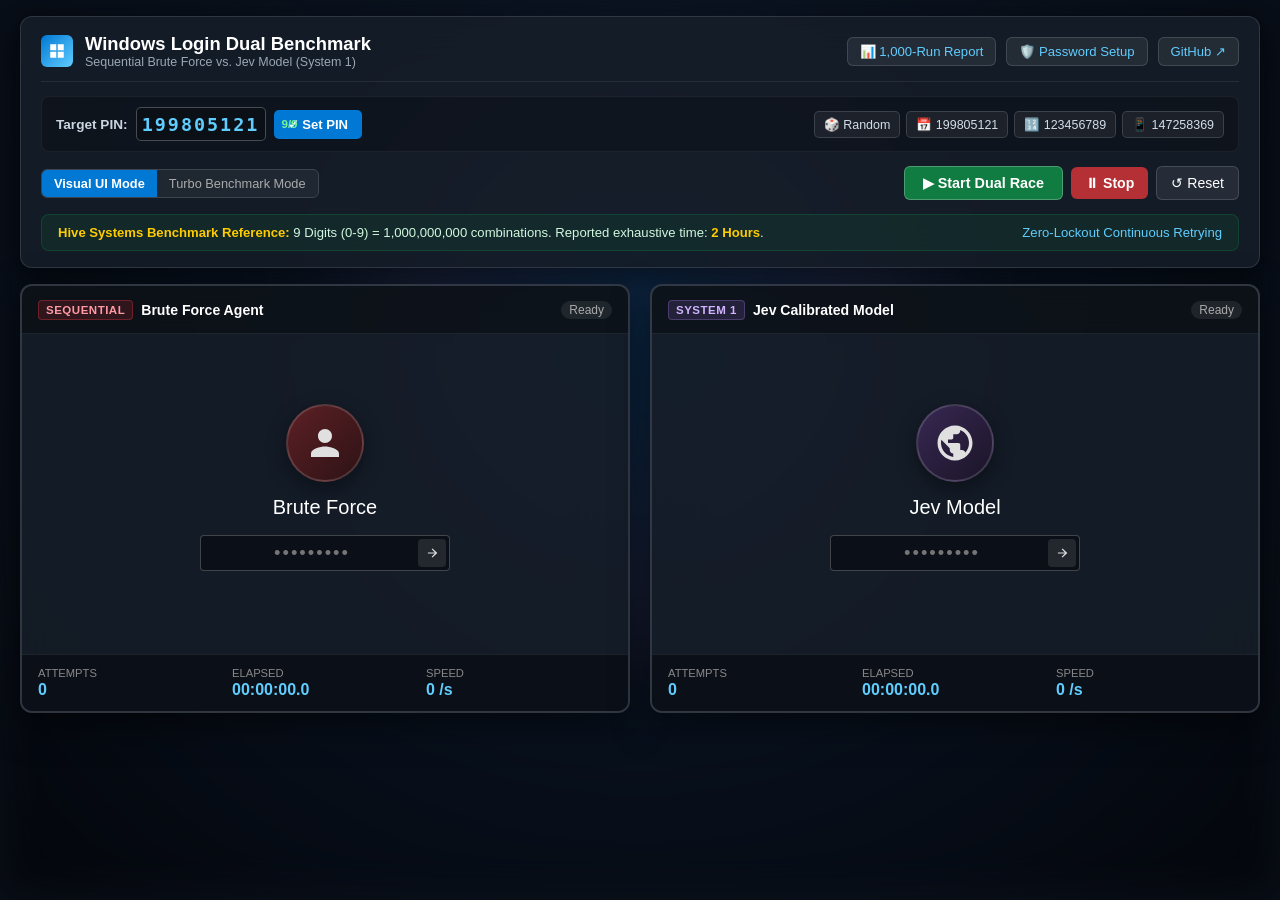
==== commit 0606da55: "Redesign UI: clean non-overlapping control deck, mobile tab switcher, and responsive desktop layout" ====
--- a/index.html
+++ b/index.html
@@ -3,17 +3,10 @@
 <head>
     <meta charset="UTF-8">
     <meta name="viewport" content="width=device-width, initial-scale=1.0, maximum-scale=1.0, user-scalable=no">
-    <title>Windows Login Simulation - Brute Force vs Jev Dual Race</title>
-    <!-- Relative paths for both GitHub Pages and local Python server -->
+    <title>Windows Login Dual Benchmark - Brute Force vs Jev</title>
+    <!-- Relative paths for GitHub Pages and local server -->
     <link rel="stylesheet" href="./static/style.css">
     <link rel="stylesheet" href="./style.css">
-    <style>
-        /* Fallback safety rules so SVGs and elements never blow up before CSS loads */
-        svg { max-width: 100%; height: auto; }
-        .brand-logo svg { width: 18px !important; height: 18px !important; }
-        .win-avatar-circle svg { width: 48px !important; height: 48px !important; }
-        .win-arrow-btn svg { width: 14px !important; height: 14px !important; }
-    </style>
 </head>
 <body>
 
@@ -23,79 +16,92 @@
     </div>
 
     <div class="app-container">
-        <!-- TOP UNIVERSAL CONTROLLER BAR -->
-        <header class="top-bar">
-            <!-- Brand -->
-            <div class="brand-section">
-                <div class="brand-logo" style="width:32px; height:32px; flex-shrink:0;">
-                    <svg width="18" height="18" viewBox="0 0 24 24" style="width:18px; height:18px;">
-                        <path d="M3 3h8v8H3zm10 0h8v8h-8zM3 13h8v8H3zm10 0h8v8h-8z"/>
-                    </svg>
-                </div>
-                <div class="brand-text">
-                    <h1>Windows Login Dual Benchmark</h1>
-                    <p>Brute Force vs Jev Model</p>
-                </div>
-            </div>
-
-            <!-- Set Target Password Group (Anti-Cheat In-App Controller) -->
-            <div class="password-setup-group">
-                <span class="setup-label">Target PIN:</span>
-                <div class="pwd-input-wrap">
-                    <input type="text" id="target-pwd-input" class="custom-pwd-input" value="199805121" maxlength="9" placeholder="9 digits" autocomplete="off">
-                    <span id="target-char-counter" class="char-badge">9/9</span>
-                </div>
-
-                <!-- Quick Presets -->
-                <button type="button" class="preset-chip" id="preset-random" title="Random 9 digits">🎲 Random</button>
-                <button type="button" class="preset-chip" id="preset-date" title="Birth / Date pattern">📅 199805121</button>
-                <button type="button" class="preset-chip" id="preset-seq" title="Sequential sequence">🔢 123456789</button>
-                <button type="button" class="preset-chip" id="preset-numpad" title="Numpad column walk">📱 147258369</button>
-
-                <button type="button" id="btn-apply-pwd" class="btn-set-pwd">✓ Set PIN</button>
-            </div>
-
-            <!-- Race Action Buttons & Speed Modes -->
-            <div class="race-controls">
-                <div class="speed-toggle">
-                    <button id="speed-visual" class="speed-btn active">Visual UI</button>
-                    <button id="speed-turbo" class="speed-btn">Turbo Speed</button>
-                </div>
-
-                <button id="btn-race-start" class="btn-race-start">▶ Start Dual Race</button>
-                <button id="btn-race-stop" class="btn-race-stop">⏸ Stop</button>
-                <button id="btn-race-reset" class="btn-race-reset">↺ Reset</button>
+        <!-- TOP CONTROL DECK (CLEAN GRID, ZERO OVERLAYS) -->
+        <header class="control-deck">
+            <!-- Row 1: Brand & Top Links -->
+            <div class="deck-header-row">
+                <div class="brand-section">
+                    <div class="brand-logo">
+                        <svg viewBox="0 0 24 24">
+                            <path d="M3 3h8v8H3zm10 0h8v8h-8zM3 13h8v8H3zm10 0h8v8h-8z"/>
+                        </svg>
+                    </div>
+                    <div class="brand-text">
+                        <h1>Windows Login Dual Benchmark</h1>
+                        <p>Sequential Brute Force vs. Jev Model (System 1)</p>
+                    </div>
+                </div>
+
+                <div class="deck-nav-links">
+                    <a href="./report.html" class="nav-link-btn">📊 1,000-Run Report</a>
+                    <a href="./admin.html" class="nav-link-btn">🛡️ Password Setup</a>
+                    <a href="https://github.com/lauyeehow1986-hub/win_sim" target="_blank" class="nav-link-btn">GitHub ↗</a>
+                </div>
+            </div>
+
+            <!-- Row 2: Target Password Input & Preset Chips -->
+            <div class="deck-pin-row">
+                <div class="pin-input-group">
+                    <span class="pin-label">Target PIN:</span>
+                    <div class="pin-box-wrap">
+                        <input type="text" id="target-pwd-input" class="custom-pwd-input" value="199805121" maxlength="9" placeholder="9 digits" autocomplete="off">
+                        <span id="target-char-counter" class="char-badge">9/9</span>
+                    </div>
+                    <button type="button" id="btn-apply-pwd" class="btn-set-pwd">✓ Set PIN</button>
+                </div>
+
+                <div class="pin-presets-group">
+                    <button type="button" class="preset-chip" id="preset-random" title="Random 9 digits">🎲 Random</button>
+                    <button type="button" class="preset-chip" id="preset-date" title="Birth / Date pattern">📅 199805121</button>
+                    <button type="button" class="preset-chip" id="preset-seq" title="Sequential sequence">🔢 123456789</button>
+                    <button type="button" class="preset-chip" id="preset-numpad" title="Numpad column walk">📱 147258369</button>
+                </div>
+            </div>
+
+            <!-- Row 3: Action Controls & Speed Toggle -->
+            <div class="deck-actions-row">
+                <div class="speed-toggle-wrap">
+                    <button id="speed-visual" class="speed-btn active">Visual UI Mode</button>
+                    <button id="speed-turbo" class="speed-btn">Turbo Benchmark Mode</button>
+                </div>
+
+                <div class="race-action-buttons">
+                    <button id="btn-race-start" class="btn-race-start">▶ Start Dual Race</button>
+                    <button id="btn-race-stop" class="btn-race-stop">⏸ Stop</button>
+                    <button id="btn-race-reset" class="btn-race-reset">↺ Reset</button>
+                </div>
+            </div>
+
+            <!-- Row 4: Hive Systems Reference Banner -->
+            <div class="hive-notice-box">
+                <span><b>Hive Systems Benchmark Reference:</b> 9 Digits (0-9) = 1,000,000,000 combinations. Reported exhaustive time: <b>2 Hours</b>.</span>
+                <span style="color:#60cdff; font-weight:500;">Zero-Lockout Continuous Retrying</span>
             </div>
         </header>
 
-        <!-- Hive Systems Reference Sub-Banner -->
-        <div class="hive-sub-bar">
-            <div>
-                <span><b>Hive Systems Benchmark Reference:</b> 9 Digits (0-9) = 1,000,000,000 combinations. Reported exhaustive cracking time: <b>2 Hours</b>.</span>
-            </div>
-            <div style="display:flex; gap:16px;">
-                <a href="./report.html" style="color: #60cdff; font-weight: 600; text-decoration: underline;">📊 1,000-Run Benchmark Report</a>
-                <a href="./admin.html" style="color: #6ce496; text-decoration: underline;">🛡️ Password Setup (Admin) ↗</a>
-            </div>
+        <!-- Mobile View Switcher (Displayed on narrow phone screens) -->
+        <div class="mobile-view-switcher">
+            <button id="tab-both" class="view-tab-btn active">⚔️ Stacked View</button>
+            <button id="tab-toggle" class="view-tab-btn">Toggle Focus ⇄</button>
         </div>
 
         <!-- SIDE-BY-SIDE DUAL WINDOWS VIEWPORT -->
-        <main class="dual-viewport">
+        <main id="dual-viewport" class="dual-viewport">
 
             <!-- LEFT WINDOW: HIVE SYSTEMS SEQUENTIAL BRUTE FORCE -->
-            <div id="frame-brute" class="monitor-frame">
+            <section id="frame-brute" class="monitor-frame">
                 <div class="monitor-header">
-                    <div style="display:flex; align-items:center; gap:8px;">
+                    <div class="monitor-title-wrap">
                         <span class="monitor-badge badge-brute">Sequential</span>
                         <span class="monitor-title">Brute Force Agent</span>
                     </div>
-                    <span id="status-brute" class="monitor-status-pill">Ready (000000000 →)</span>
-                </div>
-
-                <!-- Windows Login Screen Simulation: Brute Force -->
+                    <span id="status-brute" class="monitor-status-pill">Ready</span>
+                </div>
+
+                <!-- Windows Login Screen Area: Brute Force -->
                 <div class="monitor-screen">
-                    <div class="win-avatar-circle brute" style="width:90px; height:90px;">
-                        <svg width="48" height="48" viewBox="0 0 24 24" style="width:48px; height:48px;">
+                    <div class="win-avatar-circle brute">
+                        <svg viewBox="0 0 24 24">
                             <path d="M12 12c2.21 0 4-1.79 4-4s-1.79-4-4-4-4 1.79-4 4 1.79 4 4 4zm0 2c-2.67 0-8 1.34-8 4v2h16v-2c0-2.66-5.33-4-8-4z"/>
                         </svg>
                     </div>
@@ -103,8 +109,8 @@
 
                     <div class="win-input-row">
                         <input type="text" id="input-brute" class="win-input-mock" readonly placeholder="•••••••••">
-                        <button class="win-arrow-btn">
-                            <svg width="14" height="14" viewBox="0 0 24 24" fill="currentColor" style="width:14px; height:14px;">
+                        <button class="win-arrow-btn" aria-label="Submit">
+                            <svg viewBox="0 0 24 24">
                                 <path d="M5 13h11.86l-5.43 5.43 1.42 1.42L21.14 12l-8.29-7.85-1.42 1.42L16.86 11H5v2z"/>
                             </svg>
                         </button>
@@ -118,13 +124,13 @@
 
                     <!-- Winner Celebration Card -->
                     <div id="winner-brute" class="screen-winner-card">
-                        <div class="winner-icon" style="width:44px; height:44px;">
-                            <svg width="24" height="24" viewBox="0 0 24 24" fill="#fff" style="width:24px; height:24px;">
+                        <div class="winner-icon">
+                            <svg viewBox="0 0 24 24">
                                 <path d="M9 16.17L4.83 12l-1.42 1.41L9 19 21 7l-1.41-1.41z"/>
                             </svg>
                         </div>
-                        <h2 style="font-size:1.3rem; margin-bottom:4px;">BRUTE FORCE WON!</h2>
-                        <p style="font-size:0.85rem; color:#d2f8df;">Cracked password successfully</p>
+                        <h2 style="font-size:1.25rem; margin-bottom:4px;">BRUTE FORCE WON!</h2>
+                        <p style="font-size:0.82rem; color:#d2f8df;">Cracked password successfully</p>
                     </div>
                 </div>
 
@@ -143,22 +149,22 @@
                         <span id="rate-brute" class="stat-number">0 /s</span>
                     </div>
                 </div>
-            </div>
+            </section>
 
             <!-- RIGHT WINDOW: JEV MODEL (SYSTEM 1 CALIBRATED PRIORS) -->
-            <div id="frame-jev" class="monitor-frame">
+            <section id="frame-jev" class="monitor-frame">
                 <div class="monitor-header">
-                    <div style="display:flex; align-items:center; gap:8px;">
+                    <div class="monitor-title-wrap">
                         <span class="monitor-badge badge-jev">System 1</span>
                         <span class="monitor-title">Jev Calibrated Model</span>
                     </div>
-                    <span id="status-jev" class="monitor-status-pill">Ready (Priors + Stratified)</span>
-                </div>
-
-                <!-- Windows Login Screen Simulation: Jev Model -->
+                    <span id="status-jev" class="monitor-status-pill">Ready</span>
+                </div>
+
+                <!-- Windows Login Screen Area: Jev Model -->
                 <div class="monitor-screen">
-                    <div class="win-avatar-circle jev" style="width:90px; height:90px;">
-                        <svg width="48" height="48" viewBox="0 0 24 24" style="width:48px; height:48px;">
+                    <div class="win-avatar-circle jev">
+                        <svg viewBox="0 0 24 24">
                             <path d="M12 2C6.48 2 2 6.48 2 12s4.48 10 10 10 10-4.48 10-10S17.52 2 12 2zm-1 17.93c-3.95-.49-7-3.85-7-7.93 0-.62.08-1.21.21-1.79L9 15v1c0 1.1.9 2 2 2v1.93zm6.9-2.54c-.26-.81-1-1.39-1.9-1.39h-1v-3c0-.55-.45-1-1-1H8v-2h2c.55 0 1-.45 1-1V7h2c1.1 0 2-.9 2-2v-.41c2.93 1.19 5 4.06 5 7.41 0 2.08-.8 3.97-2.1 5.39z"/>
                         </svg>
                     </div>
@@ -166,8 +172,8 @@
 
                     <div class="win-input-row">
                         <input type="text" id="input-jev" class="win-input-mock" readonly placeholder="•••••••••">
-                        <button class="win-arrow-btn">
-                            <svg width="14" height="14" viewBox="0 0 24 24" fill="currentColor" style="width:14px; height:14px;">
+                        <button class="win-arrow-btn" aria-label="Submit">
+                            <svg viewBox="0 0 24 24">
                                 <path d="M5 13h11.86l-5.43 5.43 1.42 1.42L21.14 12l-8.29-7.85-1.42 1.42L16.86 11H5v2z"/>
                             </svg>
                         </button>
@@ -181,13 +187,13 @@
 
                     <!-- Winner Celebration Card -->
                     <div id="winner-jev" class="screen-winner-card">
-                        <div class="winner-icon" style="width:44px; height:44px;">
-                            <svg width="24" height="24" viewBox="0 0 24 24" fill="#fff" style="width:24px; height:24px;">
+                        <div class="winner-icon">
+                            <svg viewBox="0 0 24 24">
                                 <path d="M9 16.17L4.83 12l-1.42 1.41L9 19 21 7l-1.41-1.41z"/>
                             </svg>
                         </div>
-                        <h2 style="font-size:1.3rem; margin-bottom:4px;">JEV MODEL WON!</h2>
-                        <p style="font-size:0.85rem; color:#d2f8df;">Cracked password successfully</p>
+                        <h2 style="font-size:1.25rem; margin-bottom:4px;">JEV MODEL WON!</h2>
+                        <p style="font-size:0.82rem; color:#d2f8df;">Cracked password successfully</p>
                     </div>
                 </div>
 
@@ -206,7 +212,7 @@
                         <span id="rate-jev" class="stat-number">0 /s</span>
                     </div>
                 </div>
-            </div>
+            </section>
 
         </main>
     </div>
@@ -259,7 +265,7 @@
         </div>
     </div>
 
-    <!-- Scripts with both relative and static fallbacks -->
+    <!-- Relative Script Loading -->
     <script src="./static/sounds.js"></script>
     <script src="./sounds.js"></script>
     <script src="./static/app.js"></script>
--- a/static/style.css
+++ b/static/style.css
@@ -1,17 +1,20 @@
-/* Windows 11 Fluent Design & Dual Race Styling - Desktop & Mobile Responsive */
+/* ==========================================================================
+   Windows Login Dual Benchmark - Unified Modern Fluent Design
+   Designed for Desktop & Mobile Screens
+   ========================================================================== */
+
 :root {
-    --win-accent: #0067c0;
-    --win-accent-hover: #1877d5;
-    --win-acrylic-bg: rgba(22, 28, 38, 0.85);
-    --win-card-border: rgba(255, 255, 255, 0.14);
+    --win-accent: #0078d4;
+    --win-accent-hover: #198ae8;
+    --win-bg: #0b111a;
+    --win-card: rgba(22, 29, 41, 0.9);
+    --win-card-border: rgba(255, 255, 255, 0.12);
     --win-text: #ffffff;
-    --win-text-sec: #cccccc;
-    --win-text-muted: #888888;
-    --win-focus-border: #60cdff;
-    --brute-color: #d13438;
-    --brute-bg: rgba(209, 52, 56, 0.15);
-    --jev-color: #8764b8;
-    --jev-bg: rgba(135, 100, 184, 0.18);
+    --win-text-dim: #9aa7b5;
+    --brute-red: #d13438;
+    --brute-bg: rgba(209, 52, 56, 0.18);
+    --jev-purple: #8764b8;
+    --jev-bg: rgba(135, 100, 184, 0.2);
     --winner-green: #107c41;
 }
 
@@ -20,65 +23,80 @@
     margin: 0;
     padding: 0;
     font-family: "Segoe UI Variable Text", "Segoe UI", -apple-system, BlinkMacSystemFont, Roboto, sans-serif;
-    user-select: none;
+    -webkit-font-smoothing: antialiased;
 }
 
 body, html {
     width: 100%;
-    min-height: 100%;
-    background-color: #050a12;
+    min-height: 100vh;
+    background-color: var(--win-bg);
     color: var(--win-text);
-}
-
-/* Background Wallpaper */
+    overflow-x: hidden;
+    overflow-y: auto;
+}
+
+/* Background Wallpaper & Bloom */
 .desktop-bg {
     position: fixed;
     top: 0;
     left: 0;
     width: 100vw;
     height: 100vh;
-    background: radial-gradient(circle at 50% 40%, #152d4e 0%, #0c182b 50%, #050811 100%);
+    background: radial-gradient(circle at 50% 30%, #152d4e 0%, #0c182b 60%, #050811 100%);
     z-index: 1;
-    filter: blur(20px) brightness(0.65);
-    transform: scale(1.05);
+    filter: blur(24px) brightness(0.6);
+    pointer-events: none;
 }
 
 .bloom-glow {
     position: absolute;
-    width: 800px;
-    height: 800px;
+    width: 700px;
+    height: 700px;
     border-radius: 50%;
-    background: radial-gradient(circle, rgba(0, 103, 192, 0.3) 0%, rgba(135, 100, 184, 0.2) 50%, transparent 70%);
-    top: 50%;
+    background: radial-gradient(circle, rgba(0, 120, 212, 0.25) 0%, rgba(135, 100, 184, 0.18) 50%, transparent 70%);
+    top: 40%;
     left: 50%;
     transform: translate(-50%, -50%);
-    pointer-events: none;
-}
-
-/* App Main Layout */
+}
+
+/* App Container */
 .app-container {
     position: relative;
     z-index: 5;
     width: 100%;
-    min-height: 100vh;
+    max-width: 1320px;
+    margin: 0 auto;
+    padding: 16px 20px 40px 20px;
     display: flex;
     flex-direction: column;
-}
-
-/* Top Universal Controller Bar */
-.top-bar {
-    min-height: 68px;
-    background: rgba(18, 24, 34, 0.92);
-    backdrop-filter: blur(20px);
-    border-bottom: 1px solid var(--win-card-border);
+    gap: 16px;
+}
+
+/* ==========================================================================
+   CONTROL DECK & HEADER (NEVER OVERLAPPING, CLEAN FLOW)
+   ========================================================================== */
+
+.control-deck {
+    background: var(--win-card);
+    border: 1px solid var(--win-card-border);
+    backdrop-filter: blur(24px);
+    border-radius: 12px;
+    padding: 16px 20px;
+    display: flex;
+    flex-direction: column;
+    gap: 14px;
+    box-shadow: 0 8px 32px rgba(0, 0, 0, 0.5);
+}
+
+/* Row 1: Header + Nav Links */
+.deck-header-row {
     display: flex;
     align-items: center;
     justify-content: space-between;
-    padding: 10px 24px;
-    box-shadow: 0 4px 20px rgba(0, 0, 0, 0.5);
-    z-index: 20;
     flex-wrap: wrap;
     gap: 12px;
+    border-bottom: 1px solid rgba(255, 255, 255, 0.08);
+    padding-bottom: 12px;
 }
 
 .brand-section {
@@ -90,189 +108,175 @@
 .brand-logo {
     width: 32px;
     height: 32px;
-    max-width: 32px;
-    max-height: 32px;
     background: linear-gradient(135deg, #0078d4, #60cdff);
     border-radius: 6px;
     display: flex;
     align-items: center;
     justify-content: center;
-    box-shadow: 0 2px 8px rgba(0, 120, 212, 0.4);
     flex-shrink: 0;
 }
 
 .brand-logo svg {
     width: 18px;
     height: 18px;
-    max-width: 18px;
-    max-height: 18px;
     fill: #fff;
     display: block;
 }
 
 .brand-text h1 {
-    font-size: 1.05rem;
+    font-size: 1.15rem;
     font-weight: 600;
     line-height: 1.2;
 }
 
 .brand-text p {
-    font-size: 0.75rem;
-    color: var(--win-text-muted);
-}
-
-/* Password Input & Setup Section */
-.password-setup-group {
+    font-size: 0.78rem;
+    color: var(--win-text-dim);
+}
+
+.deck-nav-links {
+    display: flex;
+    align-items: center;
+    gap: 10px;
+    flex-wrap: wrap;
+}
+
+.nav-link-btn {
+    background: rgba(255, 255, 255, 0.07);
+    border: 1px solid rgba(255, 255, 255, 0.14);
+    color: #60cdff;
+    padding: 6px 12px;
+    border-radius: 6px;
+    text-decoration: none;
+    font-size: 0.82rem;
+    font-weight: 500;
+    transition: all 0.15s;
+    white-space: nowrap;
+}
+
+.nav-link-btn:hover {
+    background: #0078d4;
+    color: #fff;
+    border-color: #0078d4;
+}
+
+/* Row 2: Target Password Input & Presets */
+.deck-pin-row {
+    display: flex;
+    align-items: center;
+    justify-content: space-between;
+    flex-wrap: wrap;
+    gap: 12px;
+    background: rgba(0, 0, 0, 0.25);
+    padding: 10px 14px;
+    border-radius: 8px;
+    border: 1px solid rgba(255, 255, 255, 0.06);
+}
+
+.pin-input-group {
     display: flex;
     align-items: center;
     gap: 8px;
-    background: rgba(255, 255, 255, 0.05);
-    padding: 6px 12px;
-    border-radius: 8px;
-    border: 1px solid rgba(255, 255, 255, 0.1);
     flex-wrap: wrap;
 }
 
-.setup-label {
-    font-size: 0.82rem;
+.pin-label {
+    font-size: 0.85rem;
+    font-weight: 600;
     color: #cad6e2;
-    font-weight: 500;
-}
-
-.pwd-input-wrap {
+    white-space: nowrap;
+}
+
+.pin-box-wrap {
     position: relative;
     display: flex;
     align-items: center;
 }
 
 .custom-pwd-input {
-    width: 120px;
-    height: 32px;
-    background: rgba(10, 14, 20, 0.9);
-    border: 1px solid rgba(255, 255, 255, 0.2);
-    border-radius: 4px;
+    width: 130px;
+    height: 34px;
+    background: rgba(12, 16, 24, 0.95);
+    border: 1px solid rgba(255, 255, 255, 0.25);
+    border-radius: 5px;
     color: #60cdff;
-    font-size: 1.05rem;
+    font-size: 1.15rem;
     font-family: monospace;
     font-weight: 600;
     letter-spacing: 2px;
     text-align: center;
     outline: none;
-    transition: border 0.2s;
+    transition: all 0.15s;
 }
 
 .custom-pwd-input:focus {
     border-color: #60cdff;
-    box-shadow: 0 0 0 1px #60cdff;
+    box-shadow: 0 0 0 2px rgba(96, 205, 255, 0.25);
 }
 
 .char-badge {
     position: absolute;
-    right: -30px;
+    right: -32px;
     font-size: 0.72rem;
-    color: #8ae8ff;
-    font-weight: 600;
-}
-
-.preset-chip {
-    background: rgba(255, 255, 255, 0.08);
-    border: 1px solid rgba(255, 255, 255, 0.15);
-    color: #e0e0e0;
-    padding: 4px 8px;
-    border-radius: 4px;
-    font-size: 0.76rem;
+    color: #74f59c;
+    font-weight: 600;
+}
+
+.btn-set-pwd {
+    background: var(--win-accent);
+    color: #fff;
+    border: none;
+    padding: 7px 14px;
+    border-radius: 5px;
+    font-size: 0.82rem;
+    font-weight: 600;
     cursor: pointer;
     transition: background 0.15s;
     white-space: nowrap;
 }
 
+.btn-set-pwd:hover {
+    background: var(--win-accent-hover);
+}
+
+.pin-presets-group {
+    display: flex;
+    align-items: center;
+    gap: 6px;
+    flex-wrap: wrap;
+}
+
+.preset-chip {
+    background: rgba(255, 255, 255, 0.06);
+    border: 1px solid rgba(255, 255, 255, 0.14);
+    color: #d2dee9;
+    padding: 5px 9px;
+    border-radius: 5px;
+    font-size: 0.78rem;
+    cursor: pointer;
+    transition: all 0.15s;
+    white-space: nowrap;
+}
+
 .preset-chip:hover {
     background: rgba(255, 255, 255, 0.18);
     color: #fff;
-}
-
-.btn-set-pwd {
-    background: #0078d4;
-    color: #fff;
-    border: none;
-    padding: 6px 12px;
-    border-radius: 4px;
-    font-size: 0.8rem;
-    font-weight: 600;
-    cursor: pointer;
-    transition: background 0.15s;
-    white-space: nowrap;
-}
-
-.btn-set-pwd:hover {
-    background: #1886df;
-}
-
-/* Race Global Controls */
-.race-controls {
-    display: flex;
-    align-items: center;
-    gap: 8px;
+    border-color: rgba(255, 255, 255, 0.3);
+}
+
+/* Row 3: Action Buttons & Speed Toggle */
+.deck-actions-row {
+    display: flex;
+    align-items: center;
+    justify-content: space-between;
     flex-wrap: wrap;
-}
-
-.btn-race-start {
-    background: #107c41;
-    color: #fff;
-    border: 1px solid rgba(255, 255, 255, 0.2);
-    padding: 7px 14px;
-    border-radius: 5px;
-    font-size: 0.86rem;
-    font-weight: 600;
-    cursor: pointer;
-    transition: background 0.15s;
-    display: flex;
-    align-items: center;
-    gap: 6px;
-    white-space: nowrap;
-}
-
-.btn-race-start:hover {
-    background: #15934e;
-}
-
-.btn-race-stop {
-    background: rgba(209, 52, 56, 0.85);
-    color: #fff;
-    border: none;
-    padding: 7px 12px;
-    border-radius: 5px;
-    font-size: 0.86rem;
-    font-weight: 600;
-    cursor: pointer;
-    transition: background 0.15s;
-    white-space: nowrap;
-}
-
-.btn-race-stop:hover {
-    background: #e81123;
-}
-
-.btn-race-reset {
-    background: rgba(255, 255, 255, 0.1);
-    color: #fff;
-    border: 1px solid rgba(255, 255, 255, 0.15);
-    padding: 7px 12px;
-    border-radius: 5px;
-    font-size: 0.86rem;
-    cursor: pointer;
-    transition: background 0.15s;
-    white-space: nowrap;
-}
-
-.btn-race-reset:hover {
-    background: rgba(255, 255, 255, 0.2);
-}
-
-.speed-toggle {
-    display: flex;
-    border: 1px solid rgba(255, 255, 255, 0.15);
-    border-radius: 5px;
+    gap: 12px;
+}
+
+.speed-toggle-wrap {
+    display: flex;
+    border: 1px solid rgba(255, 255, 255, 0.18);
+    border-radius: 6px;
     overflow: hidden;
 }
 
@@ -280,62 +284,150 @@
     background: rgba(255, 255, 255, 0.05);
     border: none;
     color: #aaa;
-    padding: 5px 9px;
-    font-size: 0.76rem;
+    padding: 6px 12px;
+    font-size: 0.8rem;
     cursor: pointer;
+    transition: all 0.15s;
     white-space: nowrap;
 }
 
 .speed-btn.active {
-    background: #0078d4;
-    color: #fff;
-    font-weight: 600;
-}
-
-/* Hive Reference Banner */
-.hive-sub-bar {
-    background: rgba(16, 124, 65, 0.15);
-    border-bottom: 1px solid rgba(16, 124, 65, 0.35);
-    padding: 8px 24px;
-    display: flex;
+    background: var(--win-accent);
+    color: #fff;
+    font-weight: 600;
+}
+
+.race-action-buttons {
+    display: flex;
+    align-items: center;
+    gap: 8px;
+    flex-wrap: wrap;
+}
+
+.btn-race-start {
+    background: #107c41;
+    color: #fff;
+    border: 1px solid rgba(255, 255, 255, 0.25);
+    padding: 8px 18px;
+    border-radius: 6px;
+    font-size: 0.9rem;
+    font-weight: 600;
+    cursor: pointer;
+    transition: background 0.15s;
+    white-space: nowrap;
+    display: flex;
+    align-items: center;
+    gap: 6px;
+}
+
+.btn-race-start:hover {
+    background: #15934e;
+}
+
+.btn-race-stop {
+    background: rgba(209, 52, 56, 0.85);
+    color: #fff;
+    border: none;
+    padding: 8px 14px;
+    border-radius: 6px;
+    font-size: 0.88rem;
+    font-weight: 600;
+    cursor: pointer;
+    transition: background 0.15s;
+    white-space: nowrap;
+}
+
+.btn-race-stop:hover {
+    background: #e81123;
+}
+
+.btn-race-reset {
+    background: rgba(255, 255, 255, 0.08);
+    color: #fff;
+    border: 1px solid rgba(255, 255, 255, 0.15);
+    padding: 8px 14px;
+    border-radius: 6px;
+    font-size: 0.88rem;
+    cursor: pointer;
+    transition: background 0.15s;
+    white-space: nowrap;
+}
+
+.btn-race-reset:hover {
+    background: rgba(255, 255, 255, 0.18);
+}
+
+/* Hive Reference Notice Banner */
+.hive-notice-box {
+    background: rgba(16, 124, 65, 0.14);
+    border: 1px solid rgba(16, 124, 65, 0.35);
+    border-radius: 8px;
+    padding: 10px 16px;
+    display: flex;
+    align-items: center;
     justify-content: space-between;
-    align-items: center;
     font-size: 0.82rem;
     color: #d2f8df;
     flex-wrap: wrap;
     gap: 8px;
 }
 
-.hive-sub-bar b {
+.hive-notice-box b {
     color: #ffcc00;
 }
 
-/* Side-by-Side Dual Windows View */
+/* Mobile View Switcher (Visible only on mobile/tablet) */
+.mobile-view-switcher {
+    display: none;
+    grid-template-columns: 1fr 1fr;
+    gap: 8px;
+    margin-bottom: 4px;
+}
+
+.view-tab-btn {
+    background: rgba(255, 255, 255, 0.06);
+    border: 1px solid rgba(255, 255, 255, 0.12);
+    color: #bbb;
+    padding: 8px;
+    border-radius: 6px;
+    font-size: 0.82rem;
+    font-weight: 600;
+    cursor: pointer;
+    text-align: center;
+}
+
+.view-tab-btn.active {
+    background: var(--win-accent);
+    color: #fff;
+    border-color: var(--win-accent);
+}
+
+/* ==========================================================================
+   SIDE-BY-SIDE DUAL WINDOWS VIEWPORT
+   ========================================================================== */
+
 .dual-viewport {
-    flex: 1;
-    display: flex;
-    padding: 20px 24px 30px 24px;
+    display: grid;
+    grid-template-columns: 1fr 1fr;
     gap: 20px;
+    width: 100%;
 }
 
 .monitor-frame {
-    flex: 1;
-    background: rgba(22, 28, 38, 0.82);
+    background: var(--win-card);
+    border: 2px solid var(--win-card-border);
     backdrop-filter: blur(28px);
-    border: 2px solid var(--win-card-border);
     border-radius: 12px;
     display: flex;
     flex-direction: column;
-    box-shadow: 0 16px 40px rgba(0, 0, 0, 0.6);
-    position: relative;
     overflow: hidden;
-    transition: border 0.3s ease, box-shadow 0.3s ease;
-    min-height: 480px;
+    box-shadow: 0 12px 36px rgba(0, 0, 0, 0.5);
+    transition: all 0.25s ease;
 }
 
 .monitor-frame.winner {
     border-color: #74f59c !important;
-    box-shadow: 0 0 35px rgba(16, 124, 65, 0.6), 0 16px 40px rgba(0, 0, 0, 0.6) !important;
+    box-shadow: 0 0 35px rgba(16, 124, 65, 0.55), 0 16px 40px rgba(0, 0, 0, 0.6) !important;
 }
 
 .monitor-frame.loser {
@@ -343,23 +435,34 @@
     border-color: rgba(255, 255, 255, 0.08);
 }
 
+/* Monitor Header */
 .monitor-header {
     height: 48px;
-    background: rgba(0, 0, 0, 0.25);
+    background: rgba(0, 0, 0, 0.35);
     border-bottom: 1px solid rgba(255, 255, 255, 0.08);
     display: flex;
     align-items: center;
     justify-content: space-between;
-    padding: 0 18px;
+    padding: 0 16px;
+    gap: 10px;
+}
+
+.monitor-title-wrap {
+    display: flex;
+    align-items: center;
+    gap: 8px;
+    min-width: 0;
 }
 
 .monitor-badge {
-    font-size: 0.75rem;
-    font-weight: 600;
-    padding: 3px 8px;
+    font-size: 0.72rem;
+    font-weight: 700;
+    padding: 3px 7px;
     border-radius: 4px;
     text-transform: uppercase;
     letter-spacing: 0.5px;
+    white-space: nowrap;
+    flex-shrink: 0;
 }
 
 .badge-brute {
@@ -375,16 +478,21 @@
 }
 
 .monitor-title {
-    font-size: 0.92rem;
-    font-weight: 600;
+    font-size: 0.88rem;
+    font-weight: 600;
+    white-space: nowrap;
+    overflow: hidden;
+    text-overflow: ellipsis;
 }
 
 .monitor-status-pill {
-    font-size: 0.78rem;
+    font-size: 0.75rem;
     padding: 2px 8px;
-    border-radius: 12px;
+    border-radius: 10px;
     background: rgba(255, 255, 255, 0.08);
     color: #aaa;
+    white-space: nowrap;
+    flex-shrink: 0;
 }
 
 .monitor-status-pill.cracked {
@@ -393,24 +501,23 @@
     font-weight: 600;
 }
 
-/* Simulated Windows Login Screen Canvas inside Frame */
+/* Simulated Windows Login Screen Area */
 .monitor-screen {
     flex: 1;
+    min-height: 320px;
     display: flex;
     flex-direction: column;
     align-items: center;
     justify-content: center;
     position: relative;
-    padding: 20px;
+    padding: 24px 16px;
 }
 
 .win-avatar-circle {
-    width: 90px;
-    height: 90px;
-    max-width: 90px;
-    max-height: 90px;
+    width: 78px;
+    height: 78px;
     border-radius: 50%;
-    margin-bottom: 16px;
+    margin-bottom: 14px;
     display: flex;
     align-items: center;
     justify-content: center;
@@ -428,48 +535,49 @@
 }
 
 .win-avatar-circle svg {
-    width: 48px;
-    height: 48px;
-    max-width: 48px;
-    max-height: 48px;
+    width: 42px;
+    height: 42px;
     fill: #e0e0e0;
     display: block;
 }
 
 .win-profile-name {
-    font-size: 1.35rem;
+    font-size: 1.25rem;
     font-weight: 500;
-    margin-bottom: 18px;
+    margin-bottom: 16px;
+    text-align: center;
 }
 
 /* Password Input Mockup */
 .win-input-row {
     position: relative;
-    width: 260px;
-    display: flex;
-    align-items: center;
-    margin-bottom: 18px;
+    width: 250px;
+    max-width: 100%;
+    display: flex;
+    align-items: center;
+    margin-bottom: 14px;
 }
 
 .win-input-mock {
     width: 100%;
-    height: 38px;
-    background: rgba(15, 20, 28, 0.85);
-    border: 1px solid rgba(255, 255, 255, 0.2);
+    height: 36px;
+    background: rgba(12, 16, 24, 0.9);
+    border: 1px solid rgba(255, 255, 255, 0.22);
     border-radius: 4px;
     color: #fff;
     font-size: 1.15rem;
     letter-spacing: 2px;
-    padding: 0 42px 0 12px;
+    padding: 0 38px 0 12px;
     outline: none;
     font-variant-numeric: tabular-nums;
+    text-align: center;
 }
 
 .win-arrow-btn {
     position: absolute;
     right: 4px;
-    width: 30px;
-    height: 30px;
+    width: 28px;
+    height: 28px;
     background: rgba(255, 255, 255, 0.1);
     border: none;
     border-radius: 4px;
@@ -480,27 +588,25 @@
 }
 
 .win-arrow-btn svg {
-    width: 16px;
-    height: 16px;
-    max-width: 16px;
-    max-height: 16px;
+    width: 14px;
+    height: 14px;
+    fill: currentColor;
     display: block;
 }
 
 /* Windows Fail Dialog Mockup inside Monitor */
 .screen-fail-dialog {
     position: absolute;
-    width: 280px;
-    background: rgba(30, 30, 30, 0.95);
+    width: 260px;
+    background: rgba(30, 30, 30, 0.96);
     backdrop-filter: blur(16px);
-    border: 1px solid rgba(255, 255, 255, 0.18);
+    border: 1px solid rgba(255, 255, 255, 0.2);
     border-radius: 8px;
-    padding: 16px;
+    padding: 14px;
     box-shadow: 0 12px 30px rgba(0, 0, 0, 0.7);
     display: none;
     flex-direction: column;
     z-index: 10;
-    animation: win-pop 0.15s ease-out;
 }
 
 .screen-fail-dialog.active {
@@ -508,9 +614,9 @@
 }
 
 .fail-dialog-msg {
-    font-size: 0.88rem;
-    color: #fff;
-    margin-bottom: 12px;
+    font-size: 0.85rem;
+    color: #fff;
+    margin-bottom: 10px;
     line-height: 1.3;
 }
 
@@ -519,26 +625,25 @@
     background: var(--win-accent);
     color: #fff;
     border: none;
-    padding: 5px 18px;
+    padding: 4px 16px;
     border-radius: 4px;
-    font-size: 0.82rem;
+    font-size: 0.8rem;
     font-weight: 500;
 }
 
 /* Winner Celebration Card inside Monitor */
 .screen-winner-card {
     position: absolute;
-    width: 300px;
-    background: rgba(16, 124, 65, 0.95);
+    width: 280px;
+    background: rgba(16, 124, 65, 0.96);
     border: 1px solid rgba(255, 255, 255, 0.3);
     border-radius: 10px;
-    padding: 20px;
+    padding: 18px;
     display: none;
     flex-direction: column;
     align-items: center;
     text-align: center;
     z-index: 15;
-    animation: win-pop 0.25s ease-out;
     box-shadow: 0 16px 40px rgba(0, 0, 0, 0.7);
 }
 
@@ -547,32 +652,31 @@
 }
 
 .winner-icon {
-    width: 44px;
-    height: 44px;
+    width: 40px;
+    height: 40px;
     background: rgba(255, 255, 255, 0.2);
     border-radius: 50%;
     display: flex;
     align-items: center;
     justify-content: center;
-    margin-bottom: 8px;
+    margin-bottom: 6px;
 }
 
 .winner-icon svg {
-    width: 24px;
-    height: 24px;
-    max-width: 24px;
-    max-height: 24px;
+    width: 22px;
+    height: 22px;
+    fill: #fff;
     display: block;
 }
 
 /* Live Telemetry Panel on each Monitor Bottom */
 .monitor-telemetry {
-    background: rgba(12, 16, 24, 0.85);
+    background: rgba(10, 14, 22, 0.9);
     border-top: 1px solid rgba(255, 255, 255, 0.08);
-    padding: 12px 18px;
+    padding: 12px 16px;
     display: grid;
     grid-template-columns: 1fr 1fr 1fr;
-    gap: 10px;
+    gap: 8px;
 }
 
 .stat-cell {
@@ -581,20 +685,23 @@
 }
 
 .stat-title {
-    font-size: 0.72rem;
+    font-size: 0.7rem;
     color: #888;
     text-transform: uppercase;
     margin-bottom: 2px;
 }
 
 .stat-number {
-    font-size: 1.05rem;
+    font-size: 1rem;
     font-weight: 600;
     font-variant-numeric: tabular-nums;
     color: #60cdff;
 }
 
-/* Race Finished Modal */
+/* ==========================================================================
+   RACE FINISHED CELEBRATION MODAL
+   ========================================================================== */
+
 #race-winner-modal {
     position: fixed;
     top: 0;
@@ -607,6 +714,7 @@
     align-items: center;
     justify-content: center;
     z-index: 100;
+    padding: 16px;
 }
 
 #race-winner-modal.active {
@@ -614,41 +722,41 @@
 }
 
 .race-winner-card {
-    width: 90%;
-    max-width: 520px;
-    background: rgba(24, 30, 42, 0.95);
+    width: 100%;
+    max-width: 500px;
+    background: rgba(22, 28, 40, 0.96);
     border: 1px solid rgba(16, 124, 65, 0.6);
     border-radius: 12px;
-    padding: 26px;
+    padding: 24px;
     box-shadow: 0 24px 60px rgba(0, 0, 0, 0.8), 0 0 40px rgba(16, 124, 65, 0.4);
     text-align: center;
-    animation: win-pop 0.25s ease-out;
 }
 
 .race-winner-title {
-    font-size: 1.5rem;
+    font-size: 1.45rem;
     font-weight: 600;
     margin-bottom: 4px;
 }
 
 .race-winner-sub {
-    font-size: 0.95rem;
+    font-size: 0.92rem;
     color: #74f59c;
-    margin-bottom: 20px;
+    margin-bottom: 18px;
+    line-height: 1.4;
 }
 
 .comparison-table {
     width: 100%;
     border-collapse: collapse;
-    margin-bottom: 20px;
-    font-size: 0.88rem;
-    background: rgba(0, 0, 0, 0.25);
+    margin-bottom: 18px;
+    font-size: 0.85rem;
+    background: rgba(0, 0, 0, 0.3);
     border-radius: 6px;
     overflow: hidden;
 }
 
 .comparison-table th, .comparison-table td {
-    padding: 10px 12px;
+    padding: 8px 12px;
     border-bottom: 1px solid rgba(255, 255, 255, 0.08);
 }
 
@@ -673,65 +781,91 @@
     font-weight: 600;
 }
 
-@keyframes win-pop {
-    0% { transform: scale(0.92); opacity: 0; }
-    100% { transform: scale(1); opacity: 1; }
-}
-
 /* ==========================================================================
-   MOBILE & TABLET RESPONSIVE RULES (FIXES PHONE SQUISHING & OVERFLOWS)
+   RESPONSIVE LAYOUT FOR MOBILE SCREENS (< 850px)
    ========================================================================== */
-@media (max-width: 900px) {
-    body, html {
-        overflow-y: auto !important;
-        height: auto !important;
-    }
-
+
+@media (max-width: 850px) {
     .app-container {
-        height: auto !important;
-        min-height: 100vh;
-    }
-
-    .top-bar {
-        padding: 12px 16px;
+        padding: 12px 12px 30px 12px;
+        gap: 12px;
+    }
+
+    .control-deck {
+        padding: 14px;
+        gap: 12px;
+    }
+
+    .deck-header-row {
+        flex-direction: column;
+        align-items: flex-start;
+        gap: 10px;
+    }
+
+    .brand-section {
+        width: 100%;
+    }
+
+    .deck-nav-links {
+        width: 100%;
+        justify-content: flex-start;
+    }
+
+    .deck-pin-row {
         flex-direction: column;
         align-items: stretch;
-        gap: 12px;
-    }
-
-    .brand-section {
+        gap: 10px;
+    }
+
+    .pin-input-group {
+        justify-content: space-between;
+    }
+
+    .pin-presets-group {
+        justify-content: flex-start;
+    }
+
+    .deck-actions-row {
+        flex-direction: column;
+        align-items: stretch;
+        gap: 10px;
+    }
+
+    .speed-toggle-wrap {
+        width: 100%;
+    }
+
+    .speed-btn {
+        flex: 1;
+        text-align: center;
+    }
+
+    .race-action-buttons {
+        width: 100%;
+        display: grid;
+        grid-template-columns: 2fr 1fr 1fr;
+        gap: 8px;
+    }
+
+    .btn-race-start, .btn-race-stop, .btn-race-reset {
         justify-content: center;
     }
 
-    .password-setup-group {
-        justify-content: center;
-        width: 100%;
-    }
-
-    .race-controls {
-        justify-content: center;
-        width: 100%;
-    }
-
-    .hive-sub-bar {
-        padding: 8px 16px;
-        flex-direction: column;
-        align-items: center;
-        text-align: center;
+    .mobile-view-switcher {
+        display: grid;
     }
 
     .dual-viewport {
-        flex-direction: column;
-        padding: 12px 14px 40px 14px;
-        gap: 18px;
-    }
-
-    .monitor-frame {
-        width: 100%;
-        min-height: 420px;
-    }
-
-    .monitor-screen {
-        padding: 24px 12px;
-    }
-}
+        grid-template-columns: 1fr;
+        gap: 16px;
+    }
+
+    /* Tab switcher toggles on mobile */
+    .dual-viewport.tab-brute #frame-jev {
+        display: none !important;
+    }
+
+    .dual-viewport.tab-jev #frame-brute {
+        display: none !important;
+    }
+}
--- a/style.css
+++ b/style.css
@@ -1,17 +1,20 @@
-/* Windows 11 Fluent Design & Dual Race Styling - Desktop & Mobile Responsive */
+/* ==========================================================================
+   Windows Login Dual Benchmark - Unified Modern Fluent Design
+   Designed for Desktop & Mobile Screens
+   ========================================================================== */
+
 :root {
-    --win-accent: #0067c0;
-    --win-accent-hover: #1877d5;
-    --win-acrylic-bg: rgba(22, 28, 38, 0.85);
-    --win-card-border: rgba(255, 255, 255, 0.14);
+    --win-accent: #0078d4;
+    --win-accent-hover: #198ae8;
+    --win-bg: #0b111a;
+    --win-card: rgba(22, 29, 41, 0.9);
+    --win-card-border: rgba(255, 255, 255, 0.12);
     --win-text: #ffffff;
-    --win-text-sec: #cccccc;
-    --win-text-muted: #888888;
-    --win-focus-border: #60cdff;
-    --brute-color: #d13438;
-    --brute-bg: rgba(209, 52, 56, 0.15);
-    --jev-color: #8764b8;
-    --jev-bg: rgba(135, 100, 184, 0.18);
+    --win-text-dim: #9aa7b5;
+    --brute-red: #d13438;
+    --brute-bg: rgba(209, 52, 56, 0.18);
+    --jev-purple: #8764b8;
+    --jev-bg: rgba(135, 100, 184, 0.2);
     --winner-green: #107c41;
 }
 
@@ -20,65 +23,80 @@
     margin: 0;
     padding: 0;
     font-family: "Segoe UI Variable Text", "Segoe UI", -apple-system, BlinkMacSystemFont, Roboto, sans-serif;
-    user-select: none;
+    -webkit-font-smoothing: antialiased;
 }
 
 body, html {
     width: 100%;
-    min-height: 100%;
-    background-color: #050a12;
+    min-height: 100vh;
+    background-color: var(--win-bg);
     color: var(--win-text);
-}
-
-/* Background Wallpaper */
+    overflow-x: hidden;
+    overflow-y: auto;
+}
+
+/* Background Wallpaper & Bloom */
 .desktop-bg {
     position: fixed;
     top: 0;
     left: 0;
     width: 100vw;
     height: 100vh;
-    background: radial-gradient(circle at 50% 40%, #152d4e 0%, #0c182b 50%, #050811 100%);
+    background: radial-gradient(circle at 50% 30%, #152d4e 0%, #0c182b 60%, #050811 100%);
     z-index: 1;
-    filter: blur(20px) brightness(0.65);
-    transform: scale(1.05);
+    filter: blur(24px) brightness(0.6);
+    pointer-events: none;
 }
 
 .bloom-glow {
     position: absolute;
-    width: 800px;
-    height: 800px;
+    width: 700px;
+    height: 700px;
     border-radius: 50%;
-    background: radial-gradient(circle, rgba(0, 103, 192, 0.3) 0%, rgba(135, 100, 184, 0.2) 50%, transparent 70%);
-    top: 50%;
+    background: radial-gradient(circle, rgba(0, 120, 212, 0.25) 0%, rgba(135, 100, 184, 0.18) 50%, transparent 70%);
+    top: 40%;
     left: 50%;
     transform: translate(-50%, -50%);
-    pointer-events: none;
-}
-
-/* App Main Layout */
+}
+
+/* App Container */
 .app-container {
     position: relative;
     z-index: 5;
     width: 100%;
-    min-height: 100vh;
+    max-width: 1320px;
+    margin: 0 auto;
+    padding: 16px 20px 40px 20px;
     display: flex;
     flex-direction: column;
-}
-
-/* Top Universal Controller Bar */
-.top-bar {
-    min-height: 68px;
-    background: rgba(18, 24, 34, 0.92);
-    backdrop-filter: blur(20px);
-    border-bottom: 1px solid var(--win-card-border);
+    gap: 16px;
+}
+
+/* ==========================================================================
+   CONTROL DECK & HEADER (NEVER OVERLAPPING, CLEAN FLOW)
+   ========================================================================== */
+
+.control-deck {
+    background: var(--win-card);
+    border: 1px solid var(--win-card-border);
+    backdrop-filter: blur(24px);
+    border-radius: 12px;
+    padding: 16px 20px;
+    display: flex;
+    flex-direction: column;
+    gap: 14px;
+    box-shadow: 0 8px 32px rgba(0, 0, 0, 0.5);
+}
+
+/* Row 1: Header + Nav Links */
+.deck-header-row {
     display: flex;
     align-items: center;
     justify-content: space-between;
-    padding: 10px 24px;
-    box-shadow: 0 4px 20px rgba(0, 0, 0, 0.5);
-    z-index: 20;
     flex-wrap: wrap;
     gap: 12px;
+    border-bottom: 1px solid rgba(255, 255, 255, 0.08);
+    padding-bottom: 12px;
 }
 
 .brand-section {
@@ -90,189 +108,175 @@
 .brand-logo {
     width: 32px;
     height: 32px;
-    max-width: 32px;
-    max-height: 32px;
     background: linear-gradient(135deg, #0078d4, #60cdff);
     border-radius: 6px;
     display: flex;
     align-items: center;
     justify-content: center;
-    box-shadow: 0 2px 8px rgba(0, 120, 212, 0.4);
     flex-shrink: 0;
 }
 
 .brand-logo svg {
     width: 18px;
     height: 18px;
-    max-width: 18px;
-    max-height: 18px;
     fill: #fff;
     display: block;
 }
 
 .brand-text h1 {
-    font-size: 1.05rem;
+    font-size: 1.15rem;
     font-weight: 600;
     line-height: 1.2;
 }
 
 .brand-text p {
-    font-size: 0.75rem;
-    color: var(--win-text-muted);
-}
-
-/* Password Input & Setup Section */
-.password-setup-group {
+    font-size: 0.78rem;
+    color: var(--win-text-dim);
+}
+
+.deck-nav-links {
+    display: flex;
+    align-items: center;
+    gap: 10px;
+    flex-wrap: wrap;
+}
+
+.nav-link-btn {
+    background: rgba(255, 255, 255, 0.07);
+    border: 1px solid rgba(255, 255, 255, 0.14);
+    color: #60cdff;
+    padding: 6px 12px;
+    border-radius: 6px;
+    text-decoration: none;
+    font-size: 0.82rem;
+    font-weight: 500;
+    transition: all 0.15s;
+    white-space: nowrap;
+}
+
+.nav-link-btn:hover {
+    background: #0078d4;
+    color: #fff;
+    border-color: #0078d4;
+}
+
+/* Row 2: Target Password Input & Presets */
+.deck-pin-row {
+    display: flex;
+    align-items: center;
+    justify-content: space-between;
+    flex-wrap: wrap;
+    gap: 12px;
+    background: rgba(0, 0, 0, 0.25);
+    padding: 10px 14px;
+    border-radius: 8px;
+    border: 1px solid rgba(255, 255, 255, 0.06);
+}
+
+.pin-input-group {
     display: flex;
     align-items: center;
     gap: 8px;
-    background: rgba(255, 255, 255, 0.05);
-    padding: 6px 12px;
-    border-radius: 8px;
-    border: 1px solid rgba(255, 255, 255, 0.1);
     flex-wrap: wrap;
 }
 
-.setup-label {
-    font-size: 0.82rem;
+.pin-label {
+    font-size: 0.85rem;
+    font-weight: 600;
     color: #cad6e2;
-    font-weight: 500;
-}
-
-.pwd-input-wrap {
+    white-space: nowrap;
+}
+
+.pin-box-wrap {
     position: relative;
     display: flex;
     align-items: center;
 }
 
 .custom-pwd-input {
-    width: 120px;
-    height: 32px;
-    background: rgba(10, 14, 20, 0.9);
-    border: 1px solid rgba(255, 255, 255, 0.2);
-    border-radius: 4px;
+    width: 130px;
+    height: 34px;
+    background: rgba(12, 16, 24, 0.95);
+    border: 1px solid rgba(255, 255, 255, 0.25);
+    border-radius: 5px;
     color: #60cdff;
-    font-size: 1.05rem;
+    font-size: 1.15rem;
     font-family: monospace;
     font-weight: 600;
     letter-spacing: 2px;
     text-align: center;
     outline: none;
-    transition: border 0.2s;
+    transition: all 0.15s;
 }
 
 .custom-pwd-input:focus {
     border-color: #60cdff;
-    box-shadow: 0 0 0 1px #60cdff;
+    box-shadow: 0 0 0 2px rgba(96, 205, 255, 0.25);
 }
 
 .char-badge {
     position: absolute;
-    right: -30px;
+    right: -32px;
     font-size: 0.72rem;
-    color: #8ae8ff;
-    font-weight: 600;
-}
-
-.preset-chip {
-    background: rgba(255, 255, 255, 0.08);
-    border: 1px solid rgba(255, 255, 255, 0.15);
-    color: #e0e0e0;
-    padding: 4px 8px;
-    border-radius: 4px;
-    font-size: 0.76rem;
+    color: #74f59c;
+    font-weight: 600;
+}
+
+.btn-set-pwd {
+    background: var(--win-accent);
+    color: #fff;
+    border: none;
+    padding: 7px 14px;
+    border-radius: 5px;
+    font-size: 0.82rem;
+    font-weight: 600;
     cursor: pointer;
     transition: background 0.15s;
     white-space: nowrap;
 }
 
+.btn-set-pwd:hover {
+    background: var(--win-accent-hover);
+}
+
+.pin-presets-group {
+    display: flex;
+    align-items: center;
+    gap: 6px;
+    flex-wrap: wrap;
+}
+
+.preset-chip {
+    background: rgba(255, 255, 255, 0.06);
+    border: 1px solid rgba(255, 255, 255, 0.14);
+    color: #d2dee9;
+    padding: 5px 9px;
+    border-radius: 5px;
+    font-size: 0.78rem;
+    cursor: pointer;
+    transition: all 0.15s;
+    white-space: nowrap;
+}
+
 .preset-chip:hover {
     background: rgba(255, 255, 255, 0.18);
     color: #fff;
-}
-
-.btn-set-pwd {
-    background: #0078d4;
-    color: #fff;
-    border: none;
-    padding: 6px 12px;
-    border-radius: 4px;
-    font-size: 0.8rem;
-    font-weight: 600;
-    cursor: pointer;
-    transition: background 0.15s;
-    white-space: nowrap;
-}
-
-.btn-set-pwd:hover {
-    background: #1886df;
-}
-
-/* Race Global Controls */
-.race-controls {
-    display: flex;
-    align-items: center;
-    gap: 8px;
+    border-color: rgba(255, 255, 255, 0.3);
+}
+
+/* Row 3: Action Buttons & Speed Toggle */
+.deck-actions-row {
+    display: flex;
+    align-items: center;
+    justify-content: space-between;
     flex-wrap: wrap;
-}
-
-.btn-race-start {
-    background: #107c41;
-    color: #fff;
-    border: 1px solid rgba(255, 255, 255, 0.2);
-    padding: 7px 14px;
-    border-radius: 5px;
-    font-size: 0.86rem;
-    font-weight: 600;
-    cursor: pointer;
-    transition: background 0.15s;
-    display: flex;
-    align-items: center;
-    gap: 6px;
-    white-space: nowrap;
-}
-
-.btn-race-start:hover {
-    background: #15934e;
-}
-
-.btn-race-stop {
-    background: rgba(209, 52, 56, 0.85);
-    color: #fff;
-    border: none;
-    padding: 7px 12px;
-    border-radius: 5px;
-    font-size: 0.86rem;
-    font-weight: 600;
-    cursor: pointer;
-    transition: background 0.15s;
-    white-space: nowrap;
-}
-
-.btn-race-stop:hover {
-    background: #e81123;
-}
-
-.btn-race-reset {
-    background: rgba(255, 255, 255, 0.1);
-    color: #fff;
-    border: 1px solid rgba(255, 255, 255, 0.15);
-    padding: 7px 12px;
-    border-radius: 5px;
-    font-size: 0.86rem;
-    cursor: pointer;
-    transition: background 0.15s;
-    white-space: nowrap;
-}
-
-.btn-race-reset:hover {
-    background: rgba(255, 255, 255, 0.2);
-}
-
-.speed-toggle {
-    display: flex;
-    border: 1px solid rgba(255, 255, 255, 0.15);
-    border-radius: 5px;
+    gap: 12px;
+}
+
+.speed-toggle-wrap {
+    display: flex;
+    border: 1px solid rgba(255, 255, 255, 0.18);
+    border-radius: 6px;
     overflow: hidden;
 }
 
@@ -280,62 +284,150 @@
     background: rgba(255, 255, 255, 0.05);
     border: none;
     color: #aaa;
-    padding: 5px 9px;
-    font-size: 0.76rem;
+    padding: 6px 12px;
+    font-size: 0.8rem;
     cursor: pointer;
+    transition: all 0.15s;
     white-space: nowrap;
 }
 
 .speed-btn.active {
-    background: #0078d4;
-    color: #fff;
-    font-weight: 600;
-}
-
-/* Hive Reference Banner */
-.hive-sub-bar {
-    background: rgba(16, 124, 65, 0.15);
-    border-bottom: 1px solid rgba(16, 124, 65, 0.35);
-    padding: 8px 24px;
-    display: flex;
+    background: var(--win-accent);
+    color: #fff;
+    font-weight: 600;
+}
+
+.race-action-buttons {
+    display: flex;
+    align-items: center;
+    gap: 8px;
+    flex-wrap: wrap;
+}
+
+.btn-race-start {
+    background: #107c41;
+    color: #fff;
+    border: 1px solid rgba(255, 255, 255, 0.25);
+    padding: 8px 18px;
+    border-radius: 6px;
+    font-size: 0.9rem;
+    font-weight: 600;
+    cursor: pointer;
+    transition: background 0.15s;
+    white-space: nowrap;
+    display: flex;
+    align-items: center;
+    gap: 6px;
+}
+
+.btn-race-start:hover {
+    background: #15934e;
+}
+
+.btn-race-stop {
+    background: rgba(209, 52, 56, 0.85);
+    color: #fff;
+    border: none;
+    padding: 8px 14px;
+    border-radius: 6px;
+    font-size: 0.88rem;
+    font-weight: 600;
+    cursor: pointer;
+    transition: background 0.15s;
+    white-space: nowrap;
+}
+
+.btn-race-stop:hover {
+    background: #e81123;
+}
+
+.btn-race-reset {
+    background: rgba(255, 255, 255, 0.08);
+    color: #fff;
+    border: 1px solid rgba(255, 255, 255, 0.15);
+    padding: 8px 14px;
+    border-radius: 6px;
+    font-size: 0.88rem;
+    cursor: pointer;
+    transition: background 0.15s;
+    white-space: nowrap;
+}
+
+.btn-race-reset:hover {
+    background: rgba(255, 255, 255, 0.18);
+}
+
+/* Hive Reference Notice Banner */
+.hive-notice-box {
+    background: rgba(16, 124, 65, 0.14);
+    border: 1px solid rgba(16, 124, 65, 0.35);
+    border-radius: 8px;
+    padding: 10px 16px;
+    display: flex;
+    align-items: center;
     justify-content: space-between;
-    align-items: center;
     font-size: 0.82rem;
     color: #d2f8df;
     flex-wrap: wrap;
     gap: 8px;
 }
 
-.hive-sub-bar b {
+.hive-notice-box b {
     color: #ffcc00;
 }
 
-/* Side-by-Side Dual Windows View */
+/* Mobile View Switcher (Visible only on mobile/tablet) */
+.mobile-view-switcher {
+    display: none;
+    grid-template-columns: 1fr 1fr;
+    gap: 8px;
+    margin-bottom: 4px;
+}
+
+.view-tab-btn {
+    background: rgba(255, 255, 255, 0.06);
+    border: 1px solid rgba(255, 255, 255, 0.12);
+    color: #bbb;
+    padding: 8px;
+    border-radius: 6px;
+    font-size: 0.82rem;
+    font-weight: 600;
+    cursor: pointer;
+    text-align: center;
+}
+
+.view-tab-btn.active {
+    background: var(--win-accent);
+    color: #fff;
+    border-color: var(--win-accent);
+}
+
+/* ==========================================================================
+   SIDE-BY-SIDE DUAL WINDOWS VIEWPORT
+   ========================================================================== */
+
 .dual-viewport {
-    flex: 1;
-    display: flex;
-    padding: 20px 24px 30px 24px;
+    display: grid;
+    grid-template-columns: 1fr 1fr;
     gap: 20px;
+    width: 100%;
 }
 
 .monitor-frame {
-    flex: 1;
-    background: rgba(22, 28, 38, 0.82);
+    background: var(--win-card);
+    border: 2px solid var(--win-card-border);
     backdrop-filter: blur(28px);
-    border: 2px solid var(--win-card-border);
     border-radius: 12px;
     display: flex;
     flex-direction: column;
-    box-shadow: 0 16px 40px rgba(0, 0, 0, 0.6);
-    position: relative;
     overflow: hidden;
-    transition: border 0.3s ease, box-shadow 0.3s ease;
-    min-height: 480px;
+    box-shadow: 0 12px 36px rgba(0, 0, 0, 0.5);
+    transition: all 0.25s ease;
 }
 
 .monitor-frame.winner {
     border-color: #74f59c !important;
-    box-shadow: 0 0 35px rgba(16, 124, 65, 0.6), 0 16px 40px rgba(0, 0, 0, 0.6) !important;
+    box-shadow: 0 0 35px rgba(16, 124, 65, 0.55), 0 16px 40px rgba(0, 0, 0, 0.6) !important;
 }
 
 .monitor-frame.loser {
@@ -343,23 +435,34 @@
     border-color: rgba(255, 255, 255, 0.08);
 }
 
+/* Monitor Header */
 .monitor-header {
     height: 48px;
-    background: rgba(0, 0, 0, 0.25);
+    background: rgba(0, 0, 0, 0.35);
     border-bottom: 1px solid rgba(255, 255, 255, 0.08);
     display: flex;
     align-items: center;
     justify-content: space-between;
-    padding: 0 18px;
+    padding: 0 16px;
+    gap: 10px;
+}
+
+.monitor-title-wrap {
+    display: flex;
+    align-items: center;
+    gap: 8px;
+    min-width: 0;
 }
 
 .monitor-badge {
-    font-size: 0.75rem;
-    font-weight: 600;
-    padding: 3px 8px;
+    font-size: 0.72rem;
+    font-weight: 700;
+    padding: 3px 7px;
     border-radius: 4px;
     text-transform: uppercase;
     letter-spacing: 0.5px;
+    white-space: nowrap;
+    flex-shrink: 0;
 }
 
 .badge-brute {
@@ -375,16 +478,21 @@
 }
 
 .monitor-title {
-    font-size: 0.92rem;
-    font-weight: 600;
+    font-size: 0.88rem;
+    font-weight: 600;
+    white-space: nowrap;
+    overflow: hidden;
+    text-overflow: ellipsis;
 }
 
 .monitor-status-pill {
-    font-size: 0.78rem;
+    font-size: 0.75rem;
     padding: 2px 8px;
-    border-radius: 12px;
+    border-radius: 10px;
     background: rgba(255, 255, 255, 0.08);
     color: #aaa;
+    white-space: nowrap;
+    flex-shrink: 0;
 }
 
 .monitor-status-pill.cracked {
@@ -393,24 +501,23 @@
     font-weight: 600;
 }
 
-/* Simulated Windows Login Screen Canvas inside Frame */
+/* Simulated Windows Login Screen Area */
 .monitor-screen {
     flex: 1;
+    min-height: 320px;
     display: flex;
     flex-direction: column;
     align-items: center;
     justify-content: center;
     position: relative;
-    padding: 20px;
+    padding: 24px 16px;
 }
 
 .win-avatar-circle {
-    width: 90px;
-    height: 90px;
-    max-width: 90px;
-    max-height: 90px;
+    width: 78px;
+    height: 78px;
     border-radius: 50%;
-    margin-bottom: 16px;
+    margin-bottom: 14px;
     display: flex;
     align-items: center;
     justify-content: center;
@@ -428,48 +535,49 @@
 }
 
 .win-avatar-circle svg {
-    width: 48px;
-    height: 48px;
-    max-width: 48px;
-    max-height: 48px;
+    width: 42px;
+    height: 42px;
     fill: #e0e0e0;
     display: block;
 }
 
 .win-profile-name {
-    font-size: 1.35rem;
+    font-size: 1.25rem;
     font-weight: 500;
-    margin-bottom: 18px;
+    margin-bottom: 16px;
+    text-align: center;
 }
 
 /* Password Input Mockup */
 .win-input-row {
     position: relative;
-    width: 260px;
-    display: flex;
-    align-items: center;
-    margin-bottom: 18px;
+    width: 250px;
+    max-width: 100%;
+    display: flex;
+    align-items: center;
+    margin-bottom: 14px;
 }
 
 .win-input-mock {
     width: 100%;
-    height: 38px;
-    background: rgba(15, 20, 28, 0.85);
-    border: 1px solid rgba(255, 255, 255, 0.2);
+    height: 36px;
+    background: rgba(12, 16, 24, 0.9);
+    border: 1px solid rgba(255, 255, 255, 0.22);
     border-radius: 4px;
     color: #fff;
     font-size: 1.15rem;
     letter-spacing: 2px;
-    padding: 0 42px 0 12px;
+    padding: 0 38px 0 12px;
     outline: none;
     font-variant-numeric: tabular-nums;
+    text-align: center;
 }
 
 .win-arrow-btn {
     position: absolute;
     right: 4px;
-    width: 30px;
-    height: 30px;
+    width: 28px;
+    height: 28px;
     background: rgba(255, 255, 255, 0.1);
     border: none;
     border-radius: 4px;
@@ -480,27 +588,25 @@
 }
 
 .win-arrow-btn svg {
-    width: 16px;
-    height: 16px;
-    max-width: 16px;
-    max-height: 16px;
+    width: 14px;
+    height: 14px;
+    fill: currentColor;
     display: block;
 }
 
 /* Windows Fail Dialog Mockup inside Monitor */
 .screen-fail-dialog {
     position: absolute;
-    width: 280px;
-    background: rgba(30, 30, 30, 0.95);
+    width: 260px;
+    background: rgba(30, 30, 30, 0.96);
     backdrop-filter: blur(16px);
-    border: 1px solid rgba(255, 255, 255, 0.18);
+    border: 1px solid rgba(255, 255, 255, 0.2);
     border-radius: 8px;
-    padding: 16px;
+    padding: 14px;
     box-shadow: 0 12px 30px rgba(0, 0, 0, 0.7);
     display: none;
     flex-direction: column;
     z-index: 10;
-    animation: win-pop 0.15s ease-out;
 }
 
 .screen-fail-dialog.active {
@@ -508,9 +614,9 @@
 }
 
 .fail-dialog-msg {
-    font-size: 0.88rem;
-    color: #fff;
-    margin-bottom: 12px;
+    font-size: 0.85rem;
+    color: #fff;
+    margin-bottom: 10px;
     line-height: 1.3;
 }
 
@@ -519,26 +625,25 @@
     background: var(--win-accent);
     color: #fff;
     border: none;
-    padding: 5px 18px;
+    padding: 4px 16px;
     border-radius: 4px;
-    font-size: 0.82rem;
+    font-size: 0.8rem;
     font-weight: 500;
 }
 
 /* Winner Celebration Card inside Monitor */
 .screen-winner-card {
     position: absolute;
-    width: 300px;
-    background: rgba(16, 124, 65, 0.95);
+    width: 280px;
+    background: rgba(16, 124, 65, 0.96);
     border: 1px solid rgba(255, 255, 255, 0.3);
     border-radius: 10px;
-    padding: 20px;
+    padding: 18px;
     display: none;
     flex-direction: column;
     align-items: center;
     text-align: center;
     z-index: 15;
-    animation: win-pop 0.25s ease-out;
     box-shadow: 0 16px 40px rgba(0, 0, 0, 0.7);
 }
 
@@ -547,32 +652,31 @@
 }
 
 .winner-icon {
-    width: 44px;
-    height: 44px;
+    width: 40px;
+    height: 40px;
     background: rgba(255, 255, 255, 0.2);
     border-radius: 50%;
     display: flex;
     align-items: center;
     justify-content: center;
-    margin-bottom: 8px;
+    margin-bottom: 6px;
 }
 
 .winner-icon svg {
-    width: 24px;
-    height: 24px;
-    max-width: 24px;
-    max-height: 24px;
+    width: 22px;
+    height: 22px;
+    fill: #fff;
     display: block;
 }
 
 /* Live Telemetry Panel on each Monitor Bottom */
 .monitor-telemetry {
-    background: rgba(12, 16, 24, 0.85);
+    background: rgba(10, 14, 22, 0.9);
     border-top: 1px solid rgba(255, 255, 255, 0.08);
-    padding: 12px 18px;
+    padding: 12px 16px;
     display: grid;
     grid-template-columns: 1fr 1fr 1fr;
-    gap: 10px;
+    gap: 8px;
 }
 
 .stat-cell {
@@ -581,20 +685,23 @@
 }
 
 .stat-title {
-    font-size: 0.72rem;
+    font-size: 0.7rem;
     color: #888;
     text-transform: uppercase;
     margin-bottom: 2px;
 }
 
 .stat-number {
-    font-size: 1.05rem;
+    font-size: 1rem;
     font-weight: 600;
     font-variant-numeric: tabular-nums;
     color: #60cdff;
 }
 
-/* Race Finished Modal */
+/* ==========================================================================
+   RACE FINISHED CELEBRATION MODAL
+   ========================================================================== */
+
 #race-winner-modal {
     position: fixed;
     top: 0;
@@ -607,6 +714,7 @@
     align-items: center;
     justify-content: center;
     z-index: 100;
+    padding: 16px;
 }
 
 #race-winner-modal.active {
@@ -614,41 +722,41 @@
 }
 
 .race-winner-card {
-    width: 90%;
-    max-width: 520px;
-    background: rgba(24, 30, 42, 0.95);
+    width: 100%;
+    max-width: 500px;
+    background: rgba(22, 28, 40, 0.96);
     border: 1px solid rgba(16, 124, 65, 0.6);
     border-radius: 12px;
-    padding: 26px;
+    padding: 24px;
     box-shadow: 0 24px 60px rgba(0, 0, 0, 0.8), 0 0 40px rgba(16, 124, 65, 0.4);
     text-align: center;
-    animation: win-pop 0.25s ease-out;
 }
 
 .race-winner-title {
-    font-size: 1.5rem;
+    font-size: 1.45rem;
     font-weight: 600;
     margin-bottom: 4px;
 }
 
 .race-winner-sub {
-    font-size: 0.95rem;
+    font-size: 0.92rem;
     color: #74f59c;
-    margin-bottom: 20px;
+    margin-bottom: 18px;
+    line-height: 1.4;
 }
 
 .comparison-table {
     width: 100%;
     border-collapse: collapse;
-    margin-bottom: 20px;
-    font-size: 0.88rem;
-    background: rgba(0, 0, 0, 0.25);
+    margin-bottom: 18px;
+    font-size: 0.85rem;
+    background: rgba(0, 0, 0, 0.3);
     border-radius: 6px;
     overflow: hidden;
 }
 
 .comparison-table th, .comparison-table td {
-    padding: 10px 12px;
+    padding: 8px 12px;
     border-bottom: 1px solid rgba(255, 255, 255, 0.08);
 }
 
@@ -673,65 +781,91 @@
     font-weight: 600;
 }
 
-@keyframes win-pop {
-    0% { transform: scale(0.92); opacity: 0; }
-    100% { transform: scale(1); opacity: 1; }
-}
-
 /* ==========================================================================
-   MOBILE & TABLET RESPONSIVE RULES (FIXES PHONE SQUISHING & OVERFLOWS)
+   RESPONSIVE LAYOUT FOR MOBILE SCREENS (< 850px)
    ========================================================================== */
-@media (max-width: 900px) {
-    body, html {
-        overflow-y: auto !important;
-        height: auto !important;
-    }
-
+
+@media (max-width: 850px) {
     .app-container {
-        height: auto !important;
-        min-height: 100vh;
-    }
-
-    .top-bar {
-        padding: 12px 16px;
+        padding: 12px 12px 30px 12px;
+        gap: 12px;
+    }
+
+    .control-deck {
+        padding: 14px;
+        gap: 12px;
+    }
+
+    .deck-header-row {
+        flex-direction: column;
+        align-items: flex-start;
+        gap: 10px;
+    }
+
+    .brand-section {
+        width: 100%;
+    }
+
+    .deck-nav-links {
+        width: 100%;
+        justify-content: flex-start;
+    }
+
+    .deck-pin-row {
         flex-direction: column;
         align-items: stretch;
-        gap: 12px;
-    }
-
-    .brand-section {
+        gap: 10px;
+    }
+
+    .pin-input-group {
+        justify-content: space-between;
+    }
+
+    .pin-presets-group {
+        justify-content: flex-start;
+    }
+
+    .deck-actions-row {
+        flex-direction: column;
+        align-items: stretch;
+        gap: 10px;
+    }
+
+    .speed-toggle-wrap {
+        width: 100%;
+    }
+
+    .speed-btn {
+        flex: 1;
+        text-align: center;
+    }
+
+    .race-action-buttons {
+        width: 100%;
+        display: grid;
+        grid-template-columns: 2fr 1fr 1fr;
+        gap: 8px;
+    }
+
+    .btn-race-start, .btn-race-stop, .btn-race-reset {
         justify-content: center;
     }
 
-    .password-setup-group {
-        justify-content: center;
-        width: 100%;
-    }
-
-    .race-controls {
-        justify-content: center;
-        width: 100%;
-    }
-
-    .hive-sub-bar {
-        padding: 8px 16px;
-        flex-direction: column;
-        align-items: center;
-        text-align: center;
+    .mobile-view-switcher {
+        display: grid;
     }
 
     .dual-viewport {
-        flex-direction: column;
-        padding: 12px 14px 40px 14px;
-        gap: 18px;
-    }
-
-    .monitor-frame {
-        width: 100%;
-        min-height: 420px;
-    }
-
-    .monitor-screen {
-        padding: 24px 12px;
-    }
-}
+        grid-template-columns: 1fr;
+        gap: 16px;
+    }
+
+    /* Tab switcher toggles on mobile */
+    .dual-viewport.tab-brute #frame-jev {
+        display: none !important;
+    }
+
+    .dual-viewport.tab-jev #frame-brute {
+        display: none !important;
+    }
+}
